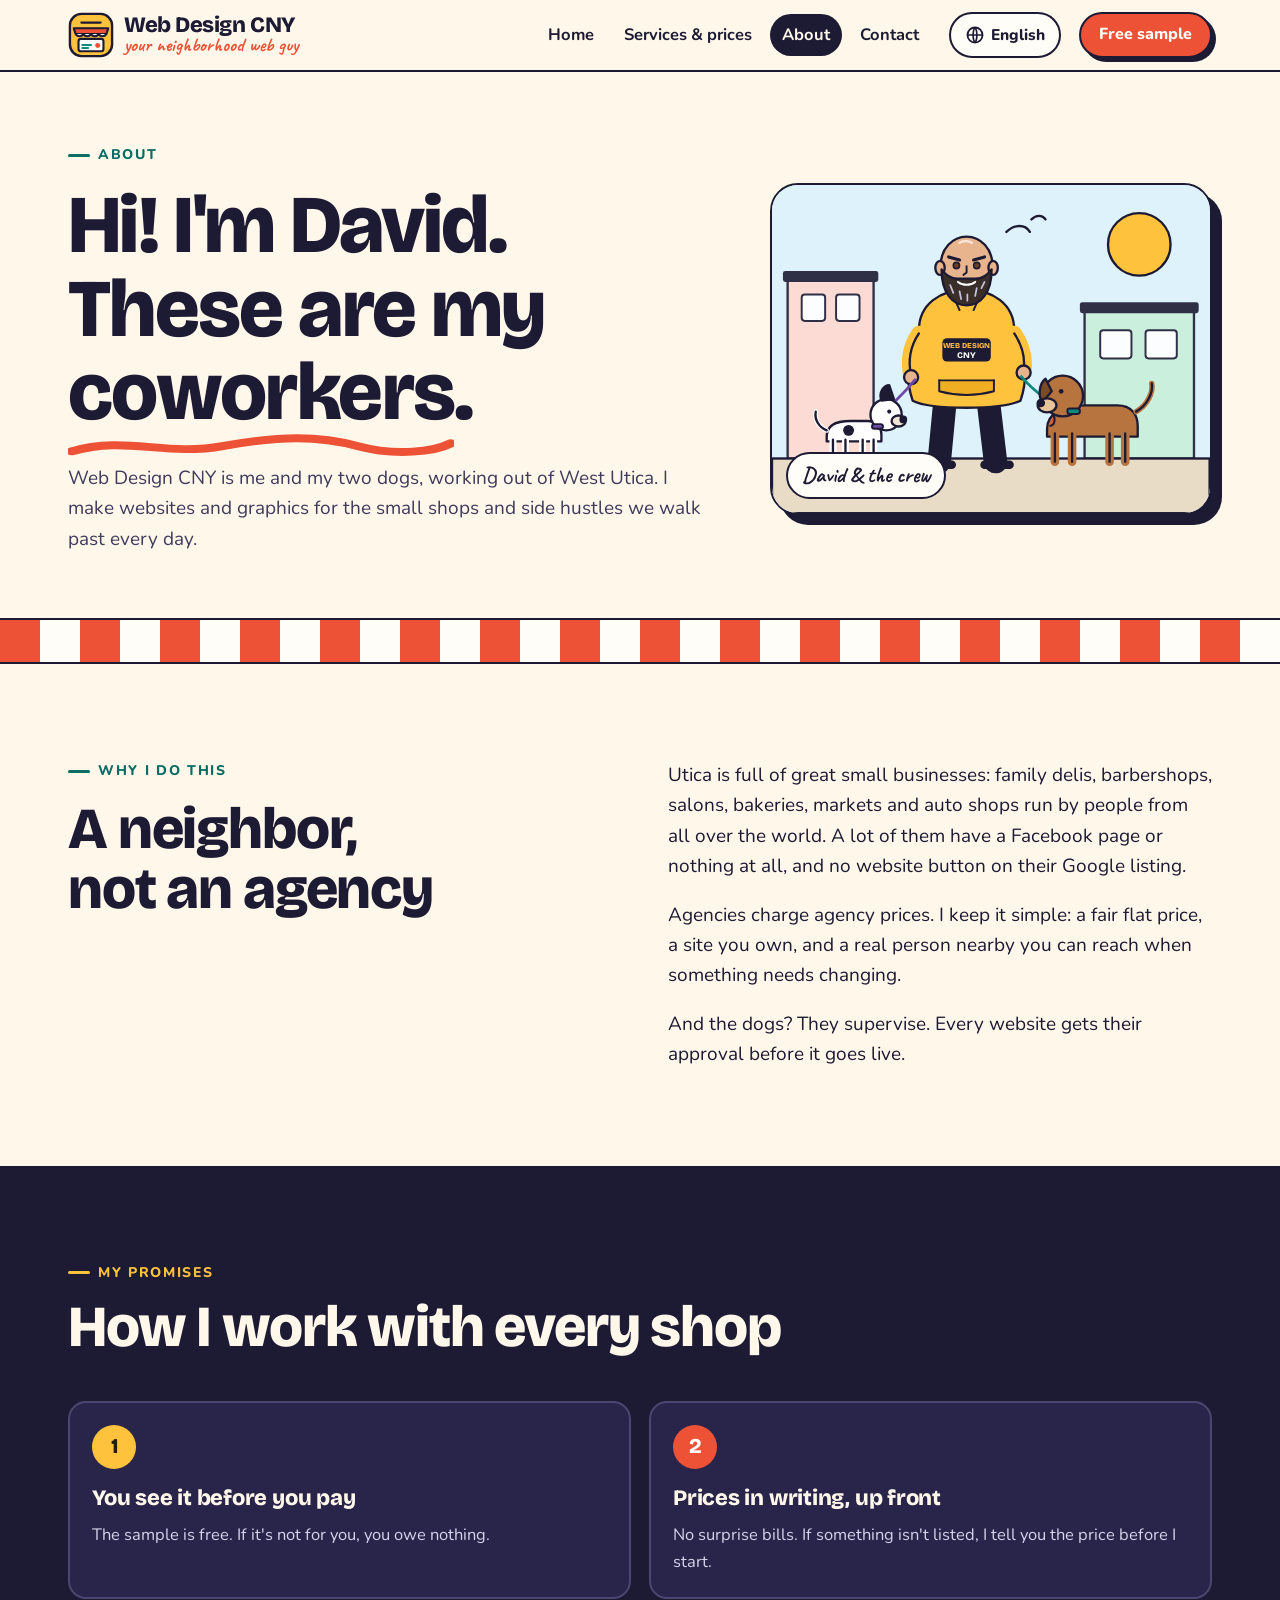
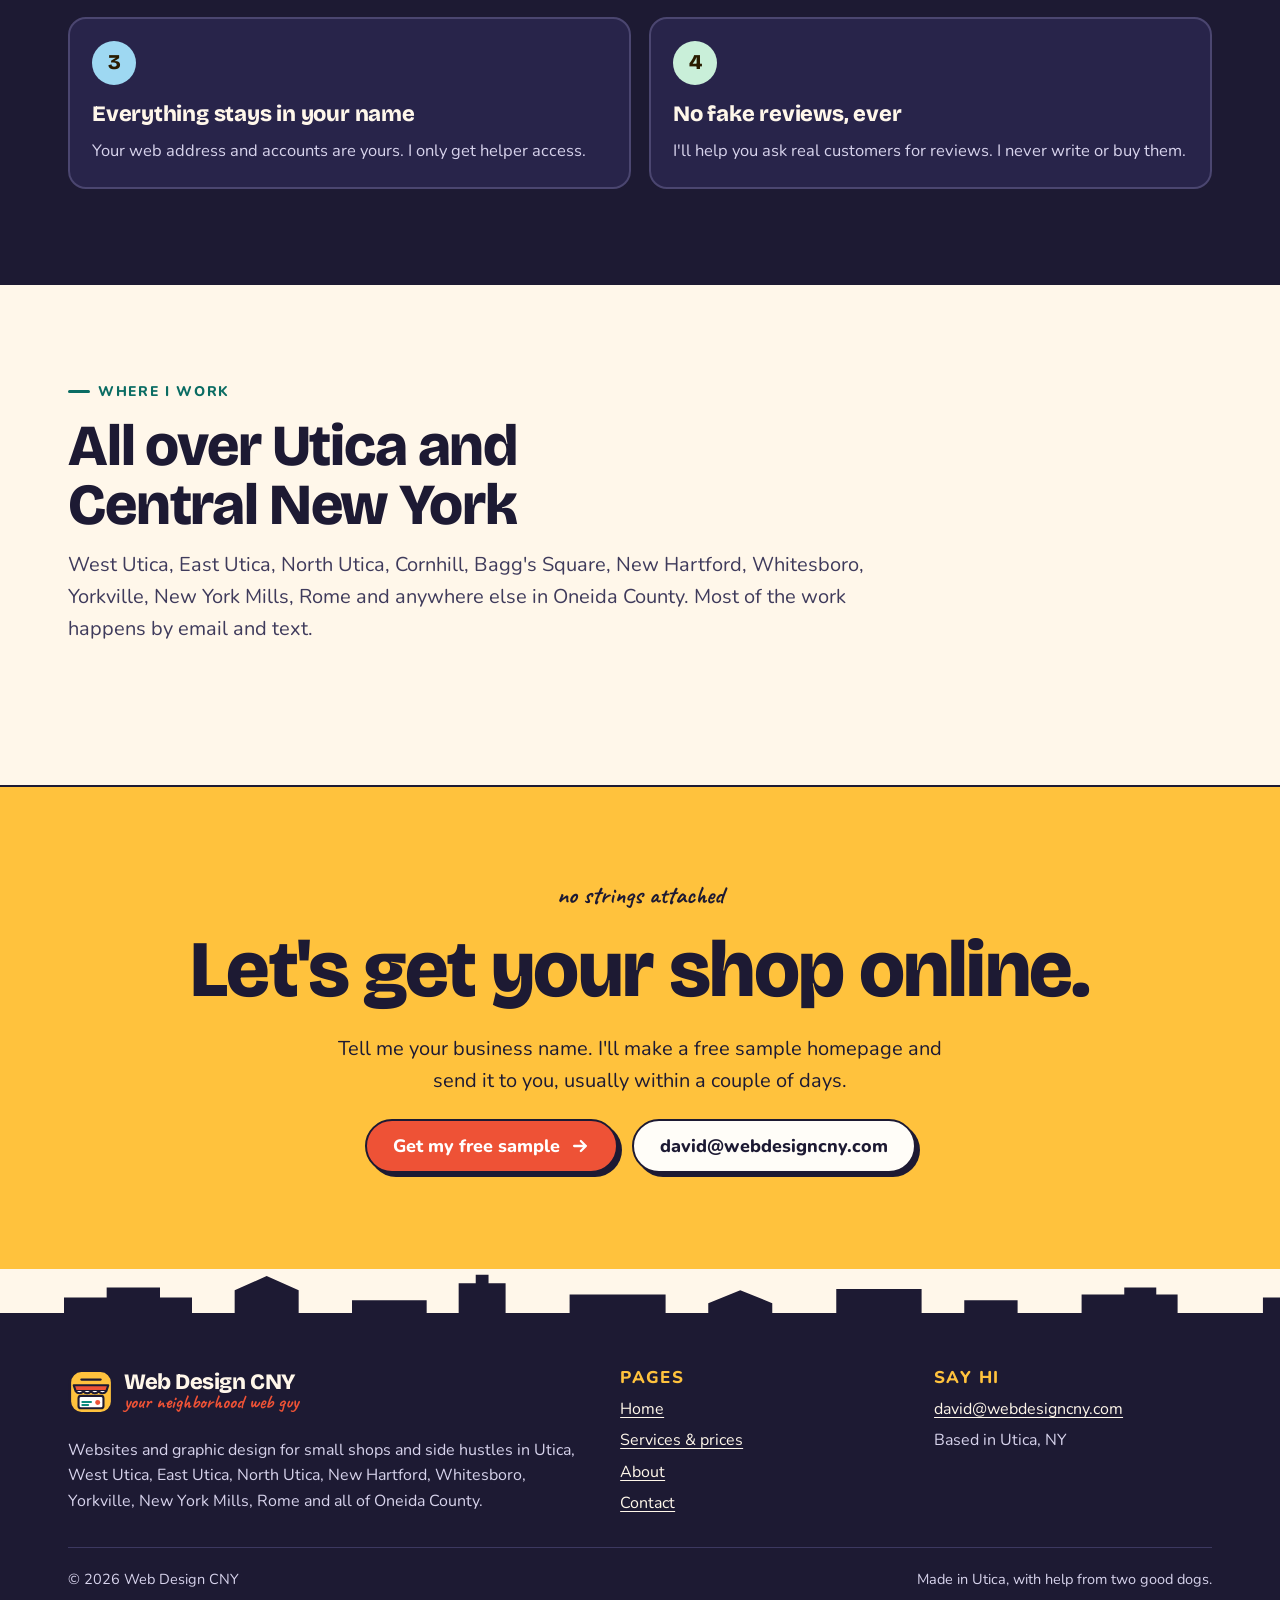
==== about.html @ d423822c "Version 2: bolder neighborhood look, four pages, scroll animations, Spanish switcher, cartoon David " ====
<!doctype html>
<html lang="en">
<head>
<meta charset="utf-8">
<meta name="viewport" content="width=device-width,initial-scale=1,viewport-fit=cover">
<title>About David & the crew · Web Design CNY · Utica, NY</title>
<meta name="description" content="Web Design CNY is David from West Utica and his two dogs: a neighbor who makes friendly, affordable websites and graphics for local shops.">
<link rel="canonical" href="https://webdesigncny.com/about.html">
<meta property="og:type" content="website">
<meta property="og:site_name" content="Web Design CNY">
<meta property="og:url" content="https://webdesigncny.com/about.html">
<meta property="og:title" content="About David & the crew · Web Design CNY · Utica, NY">
<meta property="og:description" content="Web Design CNY is David from West Utica and his two dogs: a neighbor who makes friendly, affordable websites and graphics for local shops.">
<meta property="og:image" content="https://webdesigncny.com/og-image.png">
<meta property="og:image:width" content="1200">
<meta property="og:image:height" content="630">
<meta name="twitter:card" content="summary_large_image">
<meta name="theme-color" content="#FFC23D">
<link rel="icon" href="favicon.svg" type="image/svg+xml">
<link rel="apple-touch-icon" href="apple-touch-icon.png">
<link rel="preconnect" href="https://fonts.googleapis.com"><link rel="preconnect" href="https://fonts.gstatic.com" crossorigin><link rel="stylesheet" href="https://fonts.googleapis.com/css2?family=Bricolage+Grotesque:opsz,wght@12..96,500..800&family=Nunito:wght@400;600;700;800&family=Caveat:wght@700&display=swap">
<link rel="stylesheet" href="assets/style.css">
<script>document.documentElement.classList.add("js")</script>

</head>
<body>
<a class="skip" href="#main" data-i18n="c.skip">Skip to content</a>
<header class="top">
  <div class="wrap">
    <a class="logo" href="./" aria-label="Web Design CNY, home"><svg viewBox="0 0 48 48" aria-hidden="true"><rect x="2" y="2" width="44" height="44" rx="12" fill="#FFC23D" stroke="#1D1A33" stroke-width="2.5"/><path d="M6 17h36l-2 6H8z" fill="#EE5236" stroke="#1D1A33" stroke-width="2.2" stroke-linejoin="round"/><path d="M8 23c2 3 6 3 8 0 2 3 6 3 8 0 2 3 6 3 8 0 2 3 6 3 8 0" fill="#fff" stroke="#1D1A33" stroke-width="2.2" stroke-linejoin="round"/><rect x="11" y="28" width="26" height="13" rx="2.5" fill="#fff" stroke="#1D1A33" stroke-width="2.2"/><path d="M15 34.5h9M15 37.5h6" stroke="#0E8A7E" stroke-width="2.2" stroke-linecap="round"/><circle cx="31" cy="35" r="2.6" fill="#EE5236"/><path d="M14 11h20" stroke="#1D1A33" stroke-width="2.4" stroke-linecap="round"/></svg><span class="w"><b>Web Design CNY</b><small data-i18n="c.tag">your neighborhood web guy</small></span></a>
    <nav class="nav" id="nav" aria-label="Main">
      <a class="txt" href="./" data-i18n="n.home">Home</a>
      <a class="txt" href="services.html" data-i18n="n.services">Services &amp; prices</a>
      <a class="txt" href="about.html" aria-current="page" data-i18n="n.about">About</a>
      <a class="txt" href="contact.html" data-i18n="n.contact">Contact</a>
    </nav>
    <div class="lang" id="lang">
      <button class="lang-btn" type="button" aria-haspopup="true" aria-expanded="false" aria-label="Language / Idioma"><svg width="20" height="20" viewBox="0 0 24 24" aria-hidden="true"><circle cx="12" cy="12" r="9" fill="none" stroke="currentColor" stroke-width="2.2"/><path d="M3 12h18M12 3c3 3.5 3 14.5 0 18M12 3c-3 3.5-3 14.5 0 18" fill="none" stroke="currentColor" stroke-width="2"/></svg><span class="lname">English</span></button>
      <div class="lang-menu" role="menu"></div>
    </div>
    <a class="btn btn-red hdr-cta" href="contact.html" data-i18n="c.hdrcta">Free sample</a>
    <button class="menu-btn" type="button" aria-controls="nav" aria-expanded="false" aria-label="Menu"><svg width="22" height="22" viewBox="0 0 24 24" aria-hidden="true"><path d="M4 7h16M4 12h16M4 17h16" stroke="currentColor" stroke-width="2.6" stroke-linecap="round"/></svg></button>
  </div>
</header>
<main id="main">

  <section class="phero">
    <div class="wrap">
      <div class="stack">
        <span class="kicker" data-i18n="ab.k">About</span>
        <h1 data-i18n="ab.h1">Hi! I'm David. These are my <span class="squiggle">coworkers<svg viewBox="0 0 200 20" preserveAspectRatio="none" aria-hidden="true"><path d="M2 14C30 2 50 18 80 10s50-8 70 0 40 4 48-2" fill="none" stroke="currentColor" stroke-width="6" stroke-linecap="round"/></svg></span>.</h1>
        <p class="lede" data-i18n="ab.lede">Web Design CNY is me and my two dogs, working out of West Utica. I make websites and graphics for the small shops and side hustles we walk past every day.</p>
      </div>
      <div class="crew-art"><svg viewBox="0 0 560 420" role="img" aria-label="Cartoon of David walking his two dogs down a Utica street"><rect width="560" height="420" fill="#DDF2FB"/><circle cx="470" cy="76" r="40" fill="#FFC23D" stroke="#1D1A33" stroke-width="3"/>
<g opacity=".9"><rect x="20" y="120" width="110" height="230" fill="#FFD9CF" stroke="#1D1A33" stroke-width="3"/><rect x="38" y="140" width="30" height="34" rx="4" fill="#fff" stroke="#1D1A33" stroke-width="2.5"/><rect x="82" y="140" width="30" height="34" rx="4" fill="#fff" stroke="#1D1A33" stroke-width="2.5"/><rect x="14" y="110" width="122" height="14" rx="3" fill="#1D1A33"/></g>
<g opacity=".9"><rect x="400" y="160" width="140" height="190" fill="#C9EFD9" stroke="#1D1A33" stroke-width="3"/><rect x="394" y="150" width="152" height="14" rx="3" fill="#1D1A33"/><rect x="420" y="186" width="40" height="36" rx="4" fill="#fff" stroke="#1D1A33" stroke-width="2.5"/><rect x="478" y="186" width="40" height="36" rx="4" fill="#fff" stroke="#1D1A33" stroke-width="2.5"/></g>
<rect x="0" y="350" width="560" height="70" fill="#E8DCC6" stroke="#1D1A33" stroke-width="3"/>
<!-- person: David. Bald, salt-and-pepper beard, big guy, yellow Web Design CNY hoodie, black pants, brown eyes -->
<g stroke="#1D1A33" stroke-width="3" stroke-linejoin="round" stroke-linecap="round">
<path d="M222 270l-8 84M276 270l10 84" stroke-width="30" stroke="#1D1A33"/>
<path d="M200 358h30M272 358h32" stroke-width="11"/>
<path d="M188 186c0-34 28-52 61-52s61 18 61 52c16 26 18 60 8 90-24 12-114 12-138 0-10-30-8-64 8-90z" fill="#FFC23D"/>
<path d="M214 250c22 8 50 8 70 0" fill="none" stroke-width="2.5"/>
<path d="M214 250h70v14c-22 6-48 6-70 0z" fill="#F0AE22" stroke-width="2.5"/>
<rect x="218" y="196" width="62" height="30" rx="6" fill="#1D1A33" stroke="none"/>
<text x="249" y="208" text-anchor="middle" font-family="Bricolage Grotesque, Arial, sans-serif" font-weight="800" font-size="9.5" fill="#FFC23D" stroke="none">WEB DESIGN</text>
<text x="249" y="221" text-anchor="middle" font-family="Bricolage Grotesque, Arial, sans-serif" font-weight="800" font-size="11" fill="#fff" stroke="none">CNY</text>
<path d="M232 142l8 18M266 142l-8 18" stroke-width="2.5"/>
<path d="M310 190c12 18 14 34 12 48" stroke-width="20" stroke="#FFC23D"/><path d="M310 190c12 18 14 34 12 48" fill="none" stroke-width="3"/>
<path d="M188 190c-12 18-14 36-10 54" stroke-width="20" stroke="#FFC23D"/><path d="M188 190c-12 18-14 36-10 54" fill="none" stroke-width="3"/>
<circle cx="322" cy="240" r="9" fill="#E8B48E"/><circle cx="178" cy="246" r="9" fill="#E8B48E"/>
<ellipse cx="249" cy="102" rx="33" ry="36" fill="#E8B48E"/>
<ellipse cx="215" cy="106" rx="6" ry="9" fill="#E8B48E"/><ellipse cx="283" cy="106" rx="6" ry="9" fill="#E8B48E"/>
<path d="M240 74c4-3 12-3 16 0" fill="none" stroke="#fff" stroke-width="3" opacity=".7"/>
<path d="M217 108c0 30 14 46 32 46s32-16 32-46c-6 8-14 12-20 12h-24c-6 0-14-4-20-12z" fill="#3A2E2A"/>
<path d="M228 128l4 10M240 136l2 10M262 132l-2 10M272 124l-4 8M250 140v8" stroke="#C9C3DD" stroke-width="2.2"/>
<path d="M238 124c6 5 16 5 22 0" fill="none" stroke="#fff" stroke-width="2.5"/>
<path d="M226 92l14 4M272 92l-14 4" stroke-width="4"/>
<circle cx="236" cy="103" r="4" fill="#6B3E1F" stroke-width="2"/><circle cx="262" cy="103" r="4" fill="#6B3E1F" stroke-width="2"/>
<path d="M249 104v8l-4 3" fill="none" stroke-width="2.5"/>
</g>
<!-- leashes -->
<path d="M318 244C340 270 360 280 382 292" stroke="#0E8A7E" stroke-width="3.5" fill="none"/>
<path d="M184 248C166 270 150 285 130 300" stroke="#6D4AA8" stroke-width="3.5" fill="none"/>
<!-- big dog -->
<g stroke="#1D1A33" stroke-width="3" stroke-linejoin="round" stroke-linecap="round">
<path d="M352 312c0-20 20-30 50-30h40c18 0 26 12 26 26v14h-116z" fill="#B8743E"/>
<path d="M362 318v36M384 318v36M432 318v36M452 318v36" stroke-width="11" stroke="#B8743E"/><path d="M362 318v36M384 318v36M432 318v36M452 318v36" stroke-width="3" fill="none"/>
<path d="M466 290c14-8 22-24 20-36" fill="none" stroke-width="7" stroke="#B8743E"/><path d="M466 290c14-8 22-24 20-36" fill="none"/>
<circle cx="372" cy="270" r="26" fill="#B8743E"/>
<path d="M350 248c-8 6-10 22-4 30l12-14z" fill="#7A4A25"/>
<ellipse cx="352" cy="282" rx="12" ry="9" fill="#E8C49A"/>
<circle cx="344" cy="279" r="4" fill="#1D1A33"/>
<circle cx="370" cy="264" r="3" fill="#1D1A33" stroke="none"/>
<path d="M360 294c4 8 0 14-4 14" fill="#EE5236" stroke-width="2.5"/>
<rect x="378" y="286" width="16" height="7" rx="3" fill="#0E8A7E" stroke-width="2.5"/>
</g>
<!-- small dog -->
<g stroke="#1D1A33" stroke-width="3" stroke-linejoin="round" stroke-linecap="round">
<path d="M70 322c0-14 12-20 30-20h22c12 0 18 8 18 18v8h-70z" fill="#fff"/>
<circle cx="98" cy="314" r="7" fill="#1D1A33" stroke="none"/>
<path d="M78 326v26M94 326v26M116 326v26M130 326v26" stroke-width="9" stroke="#fff"/><path d="M78 326v26M94 326v26M116 326v26M130 326v26" stroke-width="3" fill="none"/>
<path d="M70 314c-10-4-16-14-14-24" fill="none" stroke-width="6" stroke="#fff"/><path d="M70 314c-10-4-16-14-14-24" fill="none"/>
<circle cx="146" cy="294" r="20" fill="#fff"/>
<path d="M140 276c-4-12 4-20 10-20l6 18z" fill="#1D1A33"/>
<ellipse cx="162" cy="302" rx="9" ry="7" fill="#F1E3D3"/>
<circle cx="168" cy="300" r="3.5" fill="#1D1A33"/>
<circle cx="150" cy="290" r="2.6" fill="#1D1A33" stroke="none"/>
<rect x="128" y="306" width="14" height="6" rx="3" fill="#6D4AA8" stroke-width="2.5"/>
</g>
<path d="M300 60c10-10 24-10 30 0M332 44c6-6 14-6 18 0" stroke="#1D1A33" stroke-width="3" fill="none" stroke-linecap="round"/>
</svg><span class="cap" data-i18n="crew.cap">David &amp; the crew</span></div>
    </div>
  </section>
  <div class="awning-stripe" aria-hidden="true"></div>

  <section>
    <div class="wrap crew" style="align-items:start">
      <div class="stack reveal">
        <span class="kicker" data-i18n="ab.why.k">Why I do this</span>
        <h2 data-i18n="crew.h">A neighbor, not an agency</h2>
      </div>
      <div class="stack reveal" style="--rd:.12s">
        <p data-i18n="ab.p1">Utica is full of great small businesses: family delis, barbershops, salons, bakeries, markets and auto shops run by people from all over the world. A lot of them have a Facebook page or nothing at all, and no website button on their Google listing.</p>
        <p data-i18n="ab.p2">Agencies charge agency prices. I keep it simple: a fair flat price, a site you own, and a real person nearby you can reach when something needs changing.</p>
        <p data-i18n="ab.p3">And the dogs? They supervise. Every website gets their approval before it goes live.</p>
      </div>
    </div>
  </section>

  <section class="band-ink">
    <div class="wrap">
      <div class="head reveal">
        <span class="kicker" data-i18n="pm.k">My promises</span>
        <h2 data-i18n="pm.h">How I work with every shop</h2>
      </div>
      <ul class="promises"><li class="reveal" style="--rd:0.00s"><span class="n">1</span><b data-i18n="pm.1">You see it before you pay</b><span data-i18n="pm.1.s">The sample is free. If it's not for you, you owe nothing.</span></li><li class="reveal" style="--rd:0.08s"><span class="n">2</span><b data-i18n="pm.2">Prices in writing, up front</b><span data-i18n="pm.2.s">No surprise bills. If something isn't listed, I tell you the price before I start.</span></li><li class="reveal" style="--rd:0.16s"><span class="n">3</span><b data-i18n="pm.3">Everything stays in your name</b><span data-i18n="pm.3.s">Your web address and accounts are yours. I only get helper access.</span></li><li class="reveal" style="--rd:0.24s"><span class="n">4</span><b data-i18n="pm.4">No fake reviews, ever</b><span data-i18n="pm.4.s">I'll help you ask real customers for reviews. I never write or buy them.</span></li></ul>
    </div>
  </section>

  <section>
    <div class="wrap">
      <div class="head reveal">
        <span class="kicker" data-i18n="ar.k">Where I work</span>
        <h2 data-i18n="ar.h">All over Utica and Central New York</h2>
        <p data-i18n="ar.p">West Utica, East Utica, North Utica, Cornhill, Bagg's Square, New Hartford, Whitesboro, Yorkville, New York Mills, Rome and anywhere else in Oneida County. Most of the work happens by email and text.</p>
      </div>
    </div>
  </section>

  <section class="bigcta band-sun edge-top">
    <div class="wrap reveal">
      <span class="hand" style="color:var(--ink)" data-i18n="cta.hand">no strings attached</span>
      <h2 data-i18n="cta.h">Let's get your shop online.</h2>
      <p data-i18n="cta.p">Tell me your business name. I'll make a free sample homepage and send it to you, usually within a couple of days.</p>
      <div class="cta" style="justify-content:center"><a class="btn btn-red" href="contact.html"><span data-i18n="c.cta">Get my free sample</span><svg width="20" height="20" viewBox="0 0 24 24" aria-hidden="true"><path d="M5 12h14M13 6l6 6-6 6" fill="none" stroke="currentColor" stroke-width="2.8" stroke-linecap="round" stroke-linejoin="round"/></svg></a><a class="btn" href="mailto:david@webdesigncny.com?subject=Free%20sample%20for%20my%20business">david@webdesigncny.com</a></div>
    </div>
  </section>
</main>

<footer>
  <svg class="town" viewBox="0 0 1200 90" preserveAspectRatio="none" aria-hidden="true"><path fill="currentColor" d="M0 90V62h60V40h40v-14h50v14h30v22h40V30l30-20 30 20v32h50V44h70v18h30V20h16V8h12v12h16v42h60V36h90v26h40V48l30-18 30 18v14h60V28h80v34h40V44h50v18h60V36h40v-10h30v10h20v26h80V40h60v22h30v28z"/></svg>
  <div class="wrap">
    <div class="cols">
      <div>
        <a class="logo" href="./" aria-label="Web Design CNY, home"><svg viewBox="0 0 48 48" aria-hidden="true"><rect x="2" y="2" width="44" height="44" rx="12" fill="#FFC23D" stroke="#1D1A33" stroke-width="2.5"/><path d="M6 17h36l-2 6H8z" fill="#EE5236" stroke="#1D1A33" stroke-width="2.2" stroke-linejoin="round"/><path d="M8 23c2 3 6 3 8 0 2 3 6 3 8 0 2 3 6 3 8 0 2 3 6 3 8 0" fill="#fff" stroke="#1D1A33" stroke-width="2.2" stroke-linejoin="round"/><rect x="11" y="28" width="26" height="13" rx="2.5" fill="#fff" stroke="#1D1A33" stroke-width="2.2"/><path d="M15 34.5h9M15 37.5h6" stroke="#0E8A7E" stroke-width="2.2" stroke-linecap="round"/><circle cx="31" cy="35" r="2.6" fill="#EE5236"/><path d="M14 11h20" stroke="#1D1A33" stroke-width="2.4" stroke-linecap="round"/></svg><span class="w"><b>Web Design CNY</b><small data-i18n="c.tag">your neighborhood web guy</small></span></a>
        <p class="areas" data-i18n="f.areas">Websites and graphic design for small shops and side hustles in Utica, West Utica, East Utica, North Utica, New Hartford, Whitesboro, Yorkville, New York Mills, Rome and all of Oneida County.</p>
      </div>
      <div>
        <h3 data-i18n="f.pages">Pages</h3>
        <ul>
          <li><a href="./" data-i18n="n.home">Home</a></li>
          <li><a href="services.html" data-i18n="n.services">Services &amp; prices</a></li>
          <li><a href="about.html" data-i18n="n.about">About</a></li>
          <li><a href="contact.html" data-i18n="n.contact">Contact</a></li>
        </ul>
      </div>
      <div>
        <h3 data-i18n="f.say">Say hi</h3>
        <ul>
          <li><a href="mailto:david@webdesigncny.com?subject=Free%20sample%20for%20my%20business">david@webdesigncny.com</a></li>
          <li data-i18n="f.based">Based in Utica, NY</li>
        </ul>
      </div>
    </div>
    <div class="legal"><span>© 2026 Web Design CNY</span><span data-i18n="f.made">Made in Utica, with help from two good dogs.</span></div>
  </div>
</footer>

<div class="dock">
  <a class="btn btn-red" href="contact.html" data-i18n="c.cta">Get my free sample</a>
  <a class="btn btn-email" href="mailto:david@webdesigncny.com?subject=Free%20sample%20for%20my%20business" aria-label="Email David" data-i18n="c.email">Email</a>
</div>

<script src="assets/i18n.js"></script>
<script src="assets/site.js"></script>
</body>
</html>
---- assets/style.css ----
/* Web Design CNY — shared styles.
   Look: a sunny neighborhood main street. Cream paper, tomato-red awnings, sun yellow, teal and sky,
   chunky friendly display type, hand-written notes, and design "stickers" that float and fade as you scroll. */
:root{
  --cream:#FFF7EA;
  --paper:#FFFDF8;
  --ink:#1D1A33;
  --ink-2:#3F3B5C;
  --muted:#5E5A78;
  --line:#E8DCC6;
  --tomato:#EE5236;
  --tomato-ink:#FFFFFF;
  --tomato-dk:#C93B22;
  --sun:#FFC23D;
  --sun-ink:#2A1C00;
  --teal:#0E8A7E;
  --teal-dk:#0A6C63;
  --sky:#9ED8F2;
  --sky-soft:#DDF2FB;
  --mint:#C9EFD9;
  --plum:#6D4AA8;
  --shadow:0 2px 0 var(--ink);
  --pop:4px 4px 0 var(--ink);
  --display:"Bricolage Grotesque", "Trebuchet MS", Arial, sans-serif;
  --body:"Nunito", "Segoe UI", Arial, sans-serif;
  --hand:"Caveat", "Comic Sans MS", cursive;
  --r:18px;
  color-scheme:light;
}
*{box-sizing:border-box}
html{scroll-behavior:smooth;scroll-padding-top:96px}
body{margin:0;background:var(--cream);color:var(--ink);font-family:var(--body);font-size:18px;line-height:1.6;-webkit-text-size-adjust:100%;overflow-x:hidden}
img,svg{max-width:100%}
a{color:var(--teal-dk);text-underline-offset:3px}
:focus-visible{outline:3px solid var(--plum);outline-offset:3px;border-radius:6px}
[dir="rtl"] body{font-family:var(--body)}
.skip{position:absolute;left:-9999px;top:8px;background:var(--sun);color:var(--sun-ink);padding:10px 14px;z-index:100;font-weight:800;border-radius:8px}
.skip:focus{left:8px}
.wrap{max-width:1180px;margin:0 auto;padding-left:max(18px, env(safe-area-inset-left, 0px));padding-right:max(18px, env(safe-area-inset-right, 0px))}
h1,h2,h3{font-family:var(--display);text-wrap:balance;margin:0;line-height:1.02;letter-spacing:-0.02em}
h1{font-size:clamp(46px,7.4vw,96px);font-weight:800}
h2{font-size:clamp(34px,4.8vw,58px);font-weight:800}
h3{font-size:23px;font-weight:700;letter-spacing:-0.01em}
p{margin:0;text-wrap:pretty}
.hand{font-family:var(--hand);font-weight:700;font-size:1.35em;line-height:1;color:var(--tomato)}
.kicker{display:inline-flex;align-items:center;gap:8px;font-weight:800;font-size:14px;letter-spacing:0.12em;text-transform:uppercase;color:var(--teal-dk)}
.kicker::before{content:"";width:22px;height:3px;border-radius:3px;background:currentColor}
.lede{font-size:21px;color:var(--ink-2);max-width:34em}
.muted{color:var(--muted)}
.hl{background:linear-gradient(transparent 58%, var(--sun) 58%, var(--sun) 92%, transparent 92%);padding:0 .08em}
.squiggle{position:relative;white-space:nowrap}
.squiggle svg{position:absolute;left:0;right:0;bottom:-0.22em;width:100%;height:.32em;color:var(--tomato)}

/* buttons */
.btn{display:inline-flex;align-items:center;justify-content:center;gap:10px;min-height:54px;padding:0 26px;border-radius:999px;font-family:var(--body);font-weight:800;font-size:18px;text-decoration:none;border:2.5px solid var(--ink);cursor:pointer;box-shadow:var(--pop);transition:transform .15s ease, box-shadow .15s ease;color:var(--ink);background:var(--paper)}
.btn:hover{transform:translate(-2px,-2px);box-shadow:6px 6px 0 var(--ink)}
.btn:active{transform:translate(2px,2px);box-shadow:1px 1px 0 var(--ink)}
.btn-red{background:var(--tomato);color:var(--tomato-ink)}
.btn-sun{background:var(--sun);color:var(--sun-ink)}
.btn-teal{background:var(--teal);color:#fff}
.btn svg{flex-shrink:0}
.cta{display:flex;gap:14px;flex-wrap:wrap;align-items:center}

/* header */
.top{position:sticky;top:0;z-index:40;background:color-mix(in srgb,var(--cream) 90%,transparent);backdrop-filter:saturate(1.3) blur(10px);-webkit-backdrop-filter:saturate(1.3) blur(10px);border-bottom:2px solid var(--ink)}
.top .wrap{display:flex;align-items:center;gap:18px;padding-block:12px}
.logo{display:inline-flex;align-items:center;gap:10px;text-decoration:none;color:var(--ink);flex-shrink:0}
.logo svg{width:46px;height:46px}
.logo .w{display:flex;flex-direction:column;line-height:.95}
.logo b{font-family:var(--display);font-weight:800;font-size:22px;letter-spacing:-0.02em}
.logo small{font-family:var(--hand);font-weight:700;font-size:19px;color:var(--tomato);line-height:1}
.nav{display:flex;align-items:center;gap:6px;margin-inline-start:auto}
.nav a{color:var(--ink);text-decoration:none;font-weight:700;font-size:16.5px;padding:8px 12px;border-radius:999px}
.nav a:hover{background:var(--sun)}
.nav a[aria-current="page"]{background:var(--ink);color:var(--cream)}
.top .btn{min-height:46px;padding:0 18px;font-size:16px}
.lang{position:relative}
.lang-btn{display:inline-flex;align-items:center;gap:6px;min-height:46px;padding:0 14px;border-radius:999px;border:2px solid var(--ink);background:var(--paper);font:inherit;font-weight:800;font-size:15.5px;color:var(--ink);cursor:pointer}
.lang-btn:hover{background:var(--sky-soft)}
.lang-menu{position:absolute;inset-inline-end:0;top:calc(100% + 8px);background:var(--paper);border:2px solid var(--ink);border-radius:14px;box-shadow:var(--pop);padding:8px;min-width:220px;display:none;flex-direction:column;z-index:50}
.lang.open .lang-menu{display:flex}
.lang-menu button{display:flex;justify-content:space-between;align-items:center;gap:14px;font:inherit;font-size:17px;font-weight:700;background:none;border:0;border-radius:10px;padding:10px 12px;color:var(--ink);cursor:pointer;text-align:start}
.lang-menu button:hover,.lang-menu button[aria-checked="true"]{background:var(--sun)}
.lang-menu small{font-weight:600;color:var(--muted);font-size:13.5px}
.lang-menu .note{font-size:13px;color:var(--muted);padding:8px 12px 4px;border-top:1px dashed var(--line);margin-top:6px;line-height:1.4}
.menu-btn{display:none;min-height:46px;min-width:46px;border-radius:999px;border:2px solid var(--ink);background:var(--paper);cursor:pointer;align-items:center;justify-content:center}

/* sections */
section{padding-block:96px;position:relative}
.head{display:flex;flex-direction:column;gap:14px;margin-bottom:44px;max-width:46em}
.head.center{margin-inline:auto;text-align:center;align-items:center}
.head p{font-size:20px;color:var(--ink-2)}
.band-sky{background:var(--sky-soft)}
.band-ink{background:var(--ink);color:var(--cream)}
.band-ink .kicker{color:var(--sun)}
.band-ink .muted,.band-ink .head p{color:#CFCBE6}
.band-sun{background:var(--sun)}
.band-teal{background:var(--teal);color:#fff}
.band-teal .kicker{color:var(--sun)}
.edge-top{border-top:2px solid var(--ink)}
.edge-bot{border-bottom:2px solid var(--ink)}

/* awning edge (scalloped) */
.awning{height:34px;background:
  radial-gradient(circle at 20px 0, transparent 0 0, var(--c1,var(--tomato)) 0 19px, transparent 20px) 0 0/40px 34px repeat-x;
  position:relative;z-index:2}
.awning-stripe{height:46px;background:repeating-linear-gradient(90deg,var(--tomato) 0 40px,var(--paper) 40px 80px);border-block:2px solid var(--ink)}

/* hero */
.hero{padding-block:56px 64px;overflow:hidden}
.hero .wrap{display:grid;grid-template-columns:minmax(0,1.05fr) minmax(0,0.95fr);gap:40px;align-items:center}
.hero-copy{display:flex;flex-direction:column;gap:26px;min-width:0;position:relative;z-index:3}
.hero h1 .accent{color:var(--tomato)}
.hero .hand-note{font-family:var(--hand);font-weight:700;font-size:28px;color:var(--teal-dk);transform:rotate(-3deg);display:inline-block}
.assure{display:flex;flex-wrap:wrap;gap:10px;margin:0;padding:0;list-style:none}
.assure li{display:inline-flex;align-items:center;gap:8px;font-weight:800;font-size:15.5px;background:var(--paper);border:2px solid var(--ink);border-radius:999px;padding:6px 14px}
.assure li i{width:10px;height:10px;border-radius:50%;background:var(--teal);display:inline-block}
.scene{position:relative;min-width:0;aspect-ratio:1/0.95}
.scene .street{position:absolute;inset:auto 0 0 0;width:100%;height:auto}
.sticker{position:absolute;z-index:2;will-change:transform,opacity;transform:translate3d(0,calc(var(--p,0) * var(--dy,-120px)),0) rotate(calc(var(--rot,0deg) + var(--p,0) * var(--spin,0deg)));opacity:calc(1 - var(--p,0) * 1.4)}
.sticker > *{display:block;filter:drop-shadow(4px 4px 0 var(--ink))}
@media (prefers-reduced-motion:no-preference){
  .sticker > *{animation:bob 5s ease-in-out infinite;animation-delay:var(--d,0s)}
  @keyframes bob{0%,100%{translate:0 0}50%{translate:0 -10px}}
}

/* marquee */
.marquee{background:var(--ink);color:var(--cream);overflow:hidden;border-block:2px solid var(--ink);position:relative;z-index:3}
.marquee .track{display:flex;width:max-content;gap:0;padding-block:16px}
.marquee span{font-family:var(--display);font-weight:800;font-size:26px;letter-spacing:-0.01em;white-space:nowrap;padding-inline:22px;display:inline-flex;align-items:center;gap:22px}
.marquee span::after{content:"";width:12px;height:12px;border-radius:50%;background:var(--sun);display:inline-block}
.marquee span:nth-child(3n+2)::after{background:var(--tomato)}
.marquee span:nth-child(3n)::after{background:var(--sky)}
@media (prefers-reduced-motion:no-preference){
  .marquee .track{animation:slide 40s linear infinite}
  [dir="rtl"] .marquee .track{animation-direction:reverse}
  @keyframes slide{to{transform:translateX(-50%)}}
}

/* service cards */
.svc-grid{display:grid;grid-template-columns:repeat(3,minmax(0,1fr));gap:26px}
.svc{background:var(--paper);border:2.5px solid var(--ink);border-radius:var(--r);padding:28px;display:flex;flex-direction:column;gap:14px;box-shadow:6px 6px 0 var(--ink);min-width:0;position:relative}
.svc .art{height:130px;border-radius:12px;border:2px solid var(--ink);display:flex;align-items:center;justify-content:center;overflow:hidden}
.svc p{color:var(--ink-2);font-size:17px}
.svc .from{margin-top:auto;font-weight:800;font-size:16px;display:flex;justify-content:space-between;align-items:center;gap:10px;padding-top:10px;border-top:2px dashed var(--line)}
.svc .from b{font-family:var(--display);font-size:28px}
.svc .from a{font-weight:800}

/* phone demo */
.demo-wrap{display:grid;grid-template-columns:minmax(0,0.9fr) minmax(0,1.1fr);gap:56px;align-items:center}
.demo{display:flex;flex-direction:column;align-items:center;gap:18px;min-width:0}
.chips{display:flex;flex-wrap:wrap;gap:10px}
.chip{font-family:var(--body);font-size:16px;font-weight:800;border:2px solid var(--ink);background:var(--paper);color:var(--ink);border-radius:999px;padding:8px 16px;cursor:pointer;min-height:44px}
.chip:hover{background:var(--sky-soft)}
.chip[aria-pressed="true"]{background:var(--ink);color:var(--cream)}
.phone{--acc:#0E8A7E;--acc-ink:#fff;width:100%;max-width:310px;aspect-ratio:9/18.5;border:12px solid var(--ink);border-radius:44px;background:#fff;color:#14201F;overflow:hidden;display:flex;flex-direction:column;position:relative;box-shadow:12px 12px 0 var(--tomato)}
.phone::before{content:"";position:absolute;top:9px;left:50%;transform:translateX(-50%);width:80px;height:22px;border-radius:12px;background:var(--ink);z-index:2}
.phone .tag{position:absolute;bottom:12px;inset-inline-end:12px;font-size:11px;font-weight:800;letter-spacing:0.08em;text-transform:uppercase;background:var(--sun);color:var(--sun-ink);padding:3px 8px;border-radius:999px;z-index:2}
.p-nav{background:var(--acc);color:var(--acc-ink);padding:40px 16px 12px;font-family:var(--display);font-weight:800;font-size:20px;display:flex;justify-content:space-between;align-items:center}
.p-nav i{display:block;width:18px;height:2px;background:currentColor;box-shadow:0 5px 0 currentColor,0 -5px 0 currentColor}
.p-hero{padding:16px;display:flex;flex-direction:column;gap:9px}
.p-hero strong{font-family:var(--display);font-size:25px;font-weight:800;line-height:1.02;letter-spacing:-0.02em}
.p-hero small{font-size:13.5px;color:#4A5655;line-height:1.35}
.p-btn{background:var(--acc);color:var(--acc-ink);border-radius:999px;text-align:center;font-weight:800;font-size:14.5px;padding:10px;display:flex;align-items:center;justify-content:center;gap:6px}
.p-photo{margin:0 16px;height:100px;border-radius:14px;background:linear-gradient(135deg,color-mix(in srgb,var(--acc) 30%,#fff),color-mix(in srgb,var(--acc) 8%,#fff));display:flex;align-items:center;justify-content:center;font-size:12.5px;font-weight:800;color:#4A5655;border:2px dashed color-mix(in srgb,var(--acc) 45%,#fff)}
.p-rows{padding:12px 16px;font-size:13.5px;display:grid;grid-template-columns:auto 1fr;gap:4px 12px;font-variant-numeric:tabular-nums}
.p-rows b{font-weight:800}
.p-rows span{text-align:end;color:#33403F}
.demo-cap{font-size:16px;color:var(--muted);text-align:center;max-width:24em}
@media (prefers-reduced-motion:no-preference){
  .phone .swap{transition:opacity .2s ease, transform .2s ease}
  .phone.is-swapping .swap{opacity:0;transform:translateY(6px)}
}

/* search illustration */
.serp{background:var(--paper);border:2.5px solid var(--ink);border-radius:var(--r);padding:20px;display:flex;flex-direction:column;gap:14px;box-shadow:8px 8px 0 var(--ink);min-width:0}
.serp .q{display:flex;align-items:center;gap:10px;border:2px solid var(--ink);border-radius:999px;padding:10px 16px;font-size:17px;font-weight:700}
.res{border:2px solid var(--line);border-radius:14px;padding:16px;display:flex;flex-direction:column;gap:8px;position:relative}
.res.good{border-color:var(--teal);background:color-mix(in srgb,var(--mint) 45%,#fff)}
.res .nm{font-family:var(--display);font-weight:800;font-size:21px}
.res .meta{font-size:15px;color:var(--muted)}
.res .acts{display:flex;flex-wrap:wrap;gap:8px}
.res .acts span{font-size:14.5px;font-weight:800;border:2px solid var(--line);border-radius:999px;padding:4px 12px;background:#fff}
.res.good .acts .web{background:var(--teal);border-color:var(--teal);color:#fff}
.res .acts .none{color:var(--tomato-dk);border-style:dashed;border-color:var(--tomato)}
.res .flag{position:absolute;top:-13px;inset-inline-end:14px;font-size:12px;font-weight:800;letter-spacing:0.06em;text-transform:uppercase;padding:3px 10px;border-radius:999px;border:2px solid var(--ink)}
.res.good .flag{background:var(--sun);color:var(--sun-ink)}
.res.bad .flag{background:#fff;color:var(--tomato-dk)}
.serp .note{font-size:14px;color:var(--muted);text-align:center}
.why-grid{display:grid;grid-template-columns:minmax(0,1fr) minmax(0,1fr);gap:56px;align-items:center}
.ticks{list-style:none;margin:0;padding:0;display:flex;flex-direction:column;gap:12px;font-size:18.5px;font-weight:700}
.ticks li{display:grid;grid-template-columns:30px 1fr;gap:10px;align-items:start}
.ticks li::before{content:"";width:26px;height:26px;border-radius:50%;background:var(--sun) url("data:image/svg+xml,%3Csvg xmlns='http://www.w3.org/2000/svg' viewBox='0 0 20 20'%3E%3Cpath d='M5 10.5l3.2 3.2L15 7' fill='none' stroke='%231D1A33' stroke-width='2.6' stroke-linecap='round' stroke-linejoin='round'/%3E%3C/svg%3E") center/18px no-repeat;border:2px solid var(--ink);margin-top:1px}

/* steps */
.steps{display:grid;grid-template-columns:repeat(4,minmax(0,1fr));gap:22px;list-style:none;margin:0;padding:0;counter-reset:s}
.steps li{background:var(--paper);border:2.5px solid var(--ink);border-radius:var(--r);padding:26px 22px 22px;display:flex;flex-direction:column;gap:10px;min-width:0;position:relative}
.steps li::before{counter-increment:s;content:counter(s);position:absolute;top:-22px;inset-inline-start:18px;width:44px;height:44px;border-radius:50%;background:var(--tomato);color:#fff;border:2.5px solid var(--ink);display:flex;align-items:center;justify-content:center;font-family:var(--display);font-weight:800;font-size:22px}
.steps li:nth-child(2)::before{background:var(--sun);color:var(--sun-ink)}
.steps li:nth-child(3)::before{background:var(--sky);color:var(--ink)}
.steps li:nth-child(4)::before{background:var(--teal)}
.steps p{color:var(--ink-2);font-size:16.5px}
.steps .pay{margin-top:auto;font-weight:800;font-size:14.5px;background:var(--cream);border-radius:999px;padding:4px 12px;align-self:flex-start;border:1.5px solid var(--line)}

/* price cards */
.plans{display:grid;grid-template-columns:repeat(3,minmax(0,1fr));gap:26px;align-items:stretch}
.plan{background:var(--paper);border:2.5px solid var(--ink);border-radius:22px;padding:30px 26px 26px;display:flex;flex-direction:column;gap:12px;position:relative;box-shadow:8px 8px 0 var(--ink);min-width:0}
.plan.star{background:var(--sun)}
.plan .ribbon{position:absolute;top:-17px;left:50%;transform:translateX(-50%) rotate(-2deg);background:var(--tomato);color:#fff;font-weight:800;font-size:14px;letter-spacing:0.04em;padding:6px 14px;border-radius:999px;border:2.5px solid var(--ink);white-space:nowrap}
.plan .tier{font-weight:800;font-size:14px;letter-spacing:0.12em;text-transform:uppercase;color:var(--teal-dk)}
.plan.star .tier{color:var(--ink)}
.plan .price{display:flex;align-items:baseline;gap:10px;flex-wrap:wrap}
.plan .price b{font-family:var(--display);font-weight:800;font-size:64px;line-height:1;letter-spacing:-0.03em}
.plan .price s{color:var(--muted);font-weight:700;font-size:20px}
.plan.star .price s{color:var(--ink-2)}
.plan .who{color:var(--ink-2);font-size:16.5px}
.plan ul{list-style:none;margin:6px 0 0;padding:0;display:flex;flex-direction:column;gap:8px;font-size:16.5px}
.plan li{display:flex;justify-content:space-between;gap:10px;border-bottom:1.5px dashed color-mix(in srgb,var(--ink) 22%,transparent);padding-bottom:7px}
.plan li > span:last-child{font-weight:800;white-space:nowrap}
.plan li small{display:block;color:var(--muted);font-size:14px}
.plan.star li small{color:var(--ink-2)}
.plan .save{font-weight:800;font-size:15px}
.plan .btn{margin-top:auto;width:100%}
.plan-note{margin-top:34px;color:var(--ink-2);font-size:17px;max-width:54em}

/* builder */
.builder-grid{display:grid;grid-template-columns:minmax(0,1.15fr) minmax(0,0.85fr);gap:48px;align-items:start}
.opts{display:flex;flex-direction:column;gap:10px;margin:0;padding:0;border:0;min-width:0}
.opt{display:grid;grid-template-columns:26px minmax(0,1fr) auto;gap:14px;align-items:center;padding:14px 18px;border:2px solid var(--ink);border-radius:14px;background:var(--paper);cursor:pointer}
.opt:has(input:checked){background:var(--sun);box-shadow:4px 4px 0 var(--ink)}
.opt input{width:24px;height:24px;margin:0;accent-color:var(--ink)}
.opt b{display:block;font-weight:800}
.opt small{display:block;color:var(--muted);font-size:15px;line-height:1.35}
.opt:has(input:checked) small{color:var(--ink-2)}
.opt .p{font-family:var(--display);font-weight:800;font-size:22px}
.opt.ask{cursor:default;border-style:dashed;background:transparent}
.sum{position:sticky;top:110px;background:var(--paper);border:2.5px solid var(--ink);border-radius:22px;padding:26px;display:flex;flex-direction:column;gap:14px;box-shadow:8px 8px 0 var(--teal);min-width:0}
.sum .lines{font-size:16px;display:flex;flex-direction:column;gap:4px;min-height:26px}
.sum .lines div{display:flex;justify-content:space-between;gap:12px}
.sum .lines .empty{color:var(--muted)}
.sum .tot{display:flex;justify-content:space-between;align-items:baseline;border-top:2.5px solid var(--ink);padding-top:12px;font-weight:800}
.sum .tot b{font-family:var(--display);font-size:56px;line-height:1}
.sum .tip{background:var(--mint);border:2px solid var(--teal);border-radius:12px;padding:12px 14px;font-size:16px;font-weight:700;line-height:1.4}
.sum .tip[hidden]{display:none}
.sum .fine{font-size:15px;color:var(--muted)}

/* includes */
.inc-grid{display:grid;grid-template-columns:repeat(4,minmax(0,1fr));gap:20px}
.inc{display:flex;flex-direction:column;gap:8px;padding:22px;border:2px solid var(--ink);border-radius:var(--r);background:var(--paper);min-width:0}
.inc .ic{width:52px;height:52px;border-radius:14px;border:2px solid var(--ink);display:flex;align-items:center;justify-content:center;background:var(--sky-soft)}
.inc:nth-child(4n+2) .ic{background:var(--sun)}
.inc:nth-child(4n+3) .ic{background:var(--mint)}
.inc:nth-child(4n) .ic{background:#FFD9CF}
.inc p{color:var(--ink-2);font-size:16.5px}

/* crew / about */
.crew{display:grid;grid-template-columns:minmax(0,1fr) minmax(0,1fr);gap:56px;align-items:center}
.crew-art{background:var(--sky-soft);border:2.5px solid var(--ink);border-radius:28px;box-shadow:10px 10px 0 var(--ink);overflow:hidden;position:relative;min-width:0}
.crew-art svg{display:block;width:100%;height:auto}
.crew-art .cap{position:absolute;bottom:14px;inset-inline-start:14px;background:var(--paper);border:2px solid var(--ink);border-radius:999px;padding:4px 14px;font-family:var(--hand);font-weight:700;font-size:22px;color:var(--ink)}
.stack{display:flex;flex-direction:column;gap:18px}
.stack p{font-size:19px}
.promises{list-style:none;margin:0;padding:0;display:grid;grid-template-columns:repeat(2,minmax(0,1fr));gap:18px}
.promises li{display:flex;flex-direction:column;gap:6px;padding:22px;border:2px solid #4B4670;border-radius:var(--r);background:#28244A}
.promises .n{width:44px;height:44px;border-radius:50%;background:var(--sun);color:var(--sun-ink);display:flex;align-items:center;justify-content:center;font-family:var(--display);font-weight:800;font-size:21px;margin-bottom:6px}
.promises li:nth-child(2) .n{background:var(--tomato);color:#fff}
.promises li:nth-child(3) .n{background:var(--sky)}
.promises li:nth-child(4) .n{background:var(--mint)}
.promises b{font-family:var(--display);font-weight:800;font-size:22px;letter-spacing:-0.01em}
.promises span{color:#D7D3EC;font-size:16.5px}

/* faq */
.faq-grid{display:grid;grid-template-columns:minmax(0,0.75fr) minmax(0,1.25fr);gap:56px;align-items:start}
.faq-grid .head{position:sticky;top:120px}
.qs{display:flex;flex-direction:column;gap:12px}
.qs details{border:2px solid var(--ink);border-radius:16px;background:var(--paper)}
.qs details[open]{box-shadow:5px 5px 0 var(--ink)}
.qs summary{list-style:none;cursor:pointer;padding:18px 56px 18px 20px;font-family:var(--display);font-weight:700;font-size:20px;position:relative;letter-spacing:-0.01em}
[dir="rtl"] .qs summary{padding:18px 20px 18px 56px}
.qs summary::-webkit-details-marker{display:none}
.qs summary::after{content:"+";position:absolute;inset-inline-end:16px;top:50%;transform:translateY(-50%);width:30px;height:30px;border-radius:50%;background:var(--sun);border:2px solid var(--ink);display:flex;align-items:center;justify-content:center;font-family:var(--body);font-weight:800;font-size:20px;line-height:1}
.qs details[open] summary::after{content:"–";background:var(--tomato);color:#fff}
.qs details p{padding:0 20px 20px;color:var(--ink-2);font-size:17.5px}

/* big CTA */
.bigcta{text-align:center}
.bigcta .wrap{display:flex;flex-direction:column;align-items:center;gap:22px}
.bigcta h2{font-size:clamp(40px,6.4vw,80px);max-width:12em}
.bigcta p{font-size:20px;max-width:32em}

/* contact */
.contact-grid{display:grid;grid-template-columns:minmax(0,0.85fr) minmax(0,1.15fr);gap:48px;align-items:start}
.direct{display:flex;flex-direction:column;gap:14px}
.direct .card{background:var(--paper);border:2px solid var(--ink);border-radius:16px;padding:18px 20px;display:flex;flex-direction:column;gap:2px}
.direct .k{font-weight:800;font-size:13.5px;letter-spacing:0.1em;text-transform:uppercase;color:var(--muted)}
.direct .v{font-family:var(--display);font-weight:800;font-size:24px;overflow-wrap:anywhere;color:var(--ink)}
.direct a.v{color:var(--teal-dk)}
.form{background:var(--paper);color:var(--ink);border:2.5px solid var(--ink);border-radius:24px;padding:30px;display:grid;grid-template-columns:repeat(2,minmax(0,1fr));gap:16px;min-width:0;box-shadow:10px 10px 0 var(--tomato)}
.form .full{grid-column:1/-1}
.form label{display:flex;flex-direction:column;gap:6px;font-weight:800;font-size:15.5px;min-width:0}
.form label small{font-weight:600;color:var(--muted)}
.form input,.form select,.form textarea{font:inherit;font-weight:600;font-size:17px;color:var(--ink);background:#fff;border:2px solid var(--ink);border-radius:12px;padding:12px 14px;min-height:52px;width:100%}
.form textarea{min-height:110px;resize:vertical}
.form input:focus,.form select:focus,.form textarea:focus{outline:3px solid var(--sun);outline-offset:1px}
.form .btn{width:100%}
.form .fine{font-size:14.5px;color:var(--muted)}

/* page hero (inner pages) */
.phero{padding-block:72px 64px;overflow:hidden}
.phero .wrap{display:grid;grid-template-columns:minmax(0,1.2fr) minmax(0,0.8fr);gap:40px;align-items:center}
.phero h1{font-size:clamp(44px,6.4vw,84px)}
.phero .art{position:relative;min-width:0}

/* footer */
footer{background:var(--ink);color:#D7D3EC;padding-block:0 32px;font-size:16px}
footer .town{display:block;width:100%;height:64px;margin-bottom:36px;color:var(--ink);background:var(--cream)}
footer .cols{display:grid;grid-template-columns:minmax(0,1.3fr) repeat(2,minmax(0,0.7fr));gap:36px}
footer .logo{color:var(--cream)}
footer h3{font-size:17px;color:var(--sun);font-family:var(--body);font-weight:800;letter-spacing:0.08em;text-transform:uppercase;margin-bottom:10px}
footer ul{list-style:none;margin:0;padding:0;display:flex;flex-direction:column;gap:6px}
footer a{color:var(--cream)}
footer .areas{margin-top:14px;max-width:34em}
footer .legal{display:flex;justify-content:space-between;gap:12px;flex-wrap:wrap;border-top:1px solid #3C3860;margin-top:30px;padding-top:20px;font-size:14.5px}

/* mobile dock */
.dock{display:none}

/* reveal on scroll */
.js .reveal{opacity:0;transform:translateY(28px)}
.js .reveal.in{opacity:1;transform:none;transition:opacity .7s ease, transform .7s cubic-bezier(.2,.7,.2,1);transition-delay:var(--rd,0s)}
@media (prefers-reduced-motion:reduce){
  html{scroll-behavior:auto}
  .js .reveal{opacity:1;transform:none}
  .sticker{transform:rotate(var(--rot,0deg));opacity:1}
  .btn{transition:none}
}

@media (max-width:1040px){
  .nav a.txt{display:none}
  .menu-btn{display:inline-flex}
  .nav.open{position:absolute;top:100%;left:0;right:0;background:var(--cream);border-bottom:2px solid var(--ink);flex-direction:column;align-items:stretch;padding:12px 18px 18px;gap:4px}
  .nav.open a.txt{display:block;font-size:20px;padding:12px 14px}
  .hero .wrap,.phero .wrap,.demo-wrap,.why-grid,.builder-grid,.crew,.faq-grid,.contact-grid{grid-template-columns:minmax(0,1fr)}
  .svc-grid{grid-template-columns:minmax(0,1fr);max-width:620px}
  .plans{grid-template-columns:minmax(0,1fr);max-width:560px;margin-inline:auto;gap:40px}
  .steps,.inc-grid{grid-template-columns:repeat(2,minmax(0,1fr));row-gap:40px}
  .sum,.faq-grid .head{position:static}
  .scene{max-width:560px;margin-inline:auto;width:100%}
  footer .cols{grid-template-columns:minmax(0,1fr) minmax(0,1fr)}
  footer .cols > :first-child{grid-column:1/-1}
}
@media (max-width:640px){
  body{font-size:17px}
  section{padding-block:68px}
  .hero{padding-block:32px 48px}
  .lede{font-size:19px}
  .logo svg{width:40px;height:40px}
  .logo b{font-size:19px}
  .logo small{font-size:17px}
  .top .wrap{gap:8px}
  .top .btn.hdr-cta{display:none}
  .lang-btn{padding:0 10px}
  .lang-btn .lname{display:none}
  .steps,.inc-grid,.promises{grid-template-columns:minmax(0,1fr)}
  .form{grid-template-columns:minmax(0,1fr);padding:20px}
  .phone{max-width:280px}
  .marquee span{font-size:21px}
  .plan .price b{font-size:56px}
  body{padding-bottom:80px}
  .dock{display:flex;position:fixed;left:0;right:0;bottom:0;z-index:45;gap:10px;padding:10px max(14px, env(safe-area-inset-left,0px)) calc(10px + env(safe-area-inset-bottom,0px));background:color-mix(in srgb,var(--cream) 94%,transparent);backdrop-filter:blur(8px);-webkit-backdrop-filter:blur(8px);border-top:2px solid var(--ink)}
  .dock .btn{flex:1;min-height:52px;padding:0 14px;box-shadow:3px 3px 0 var(--ink)}
  .dock .btn-email{flex:0 0 auto}
  footer .cols{grid-template-columns:minmax(0,1fr)}
}
.phero h1{padding-bottom:.12em}
.sticker > *{transform-origin:top left}
@media (max-width:640px){
  .sticker > *{scale:.6}
  .scene{aspect-ratio:1/0.9}
}
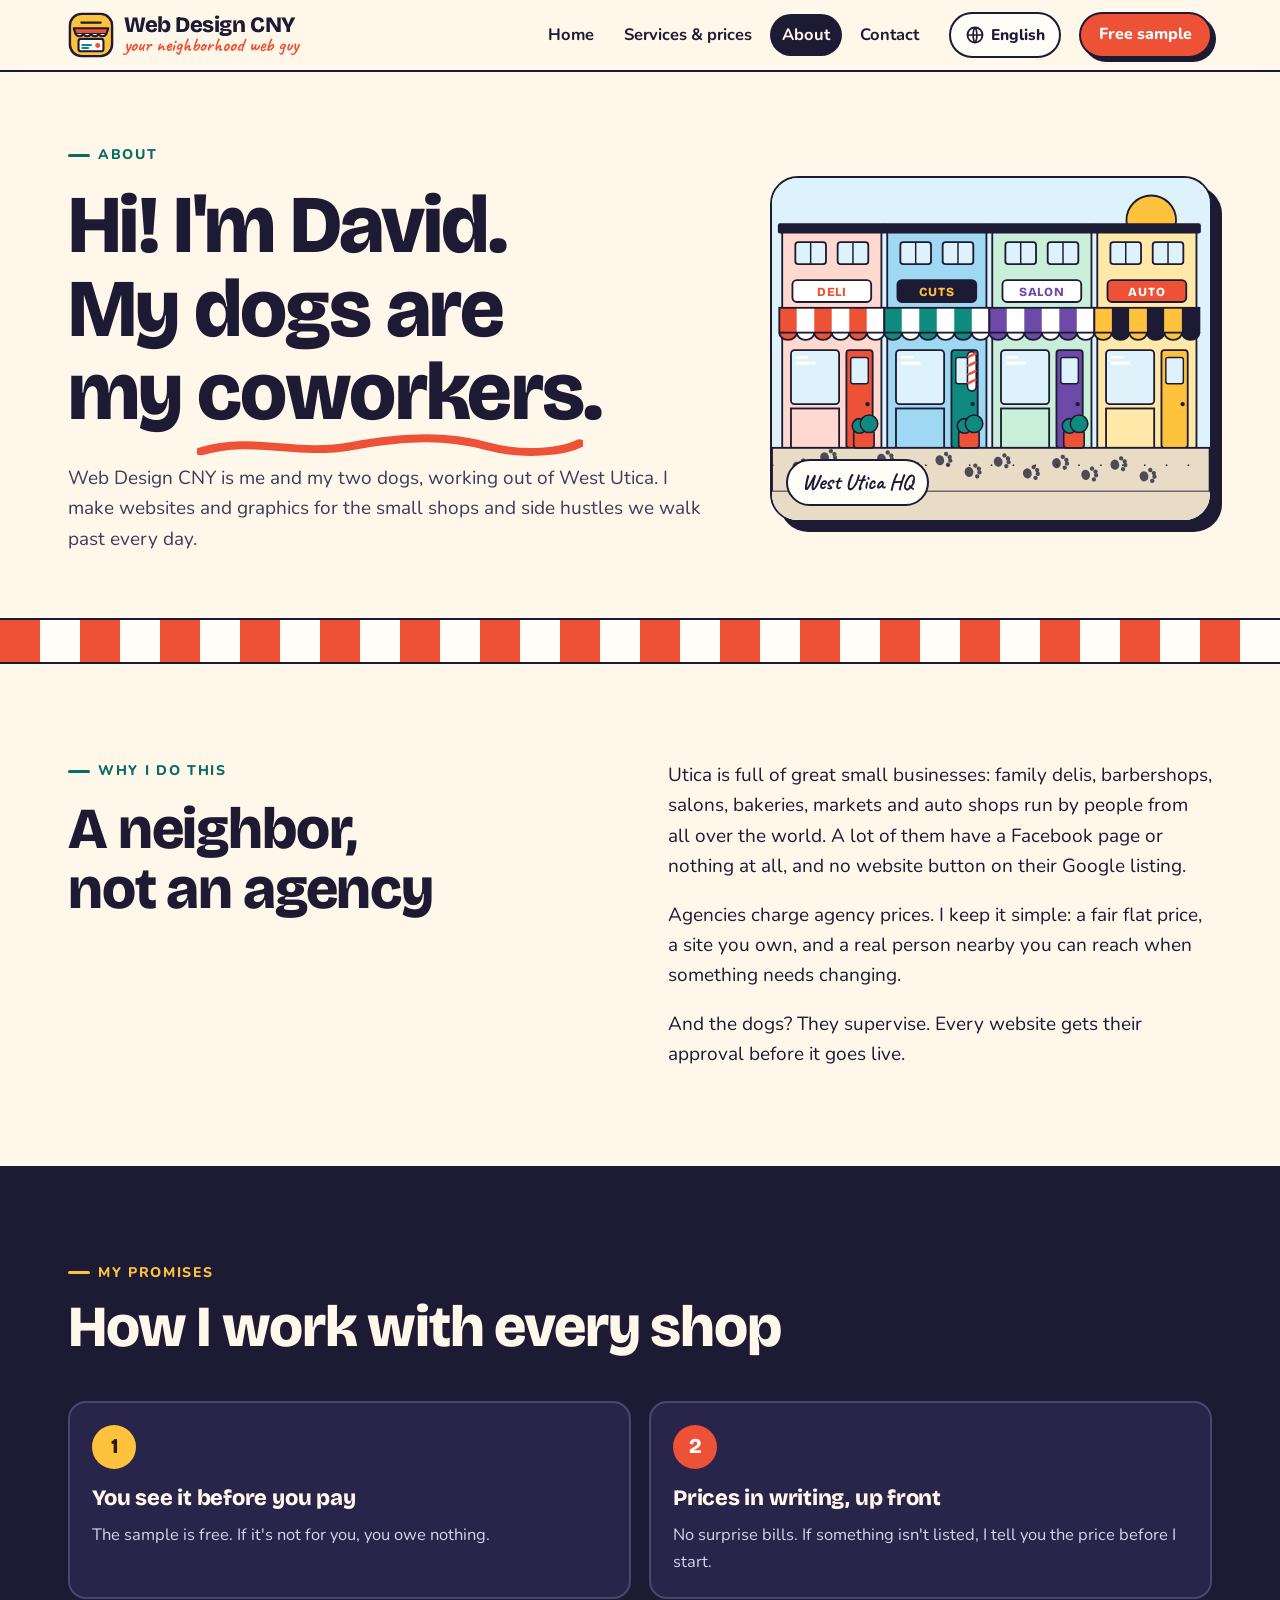
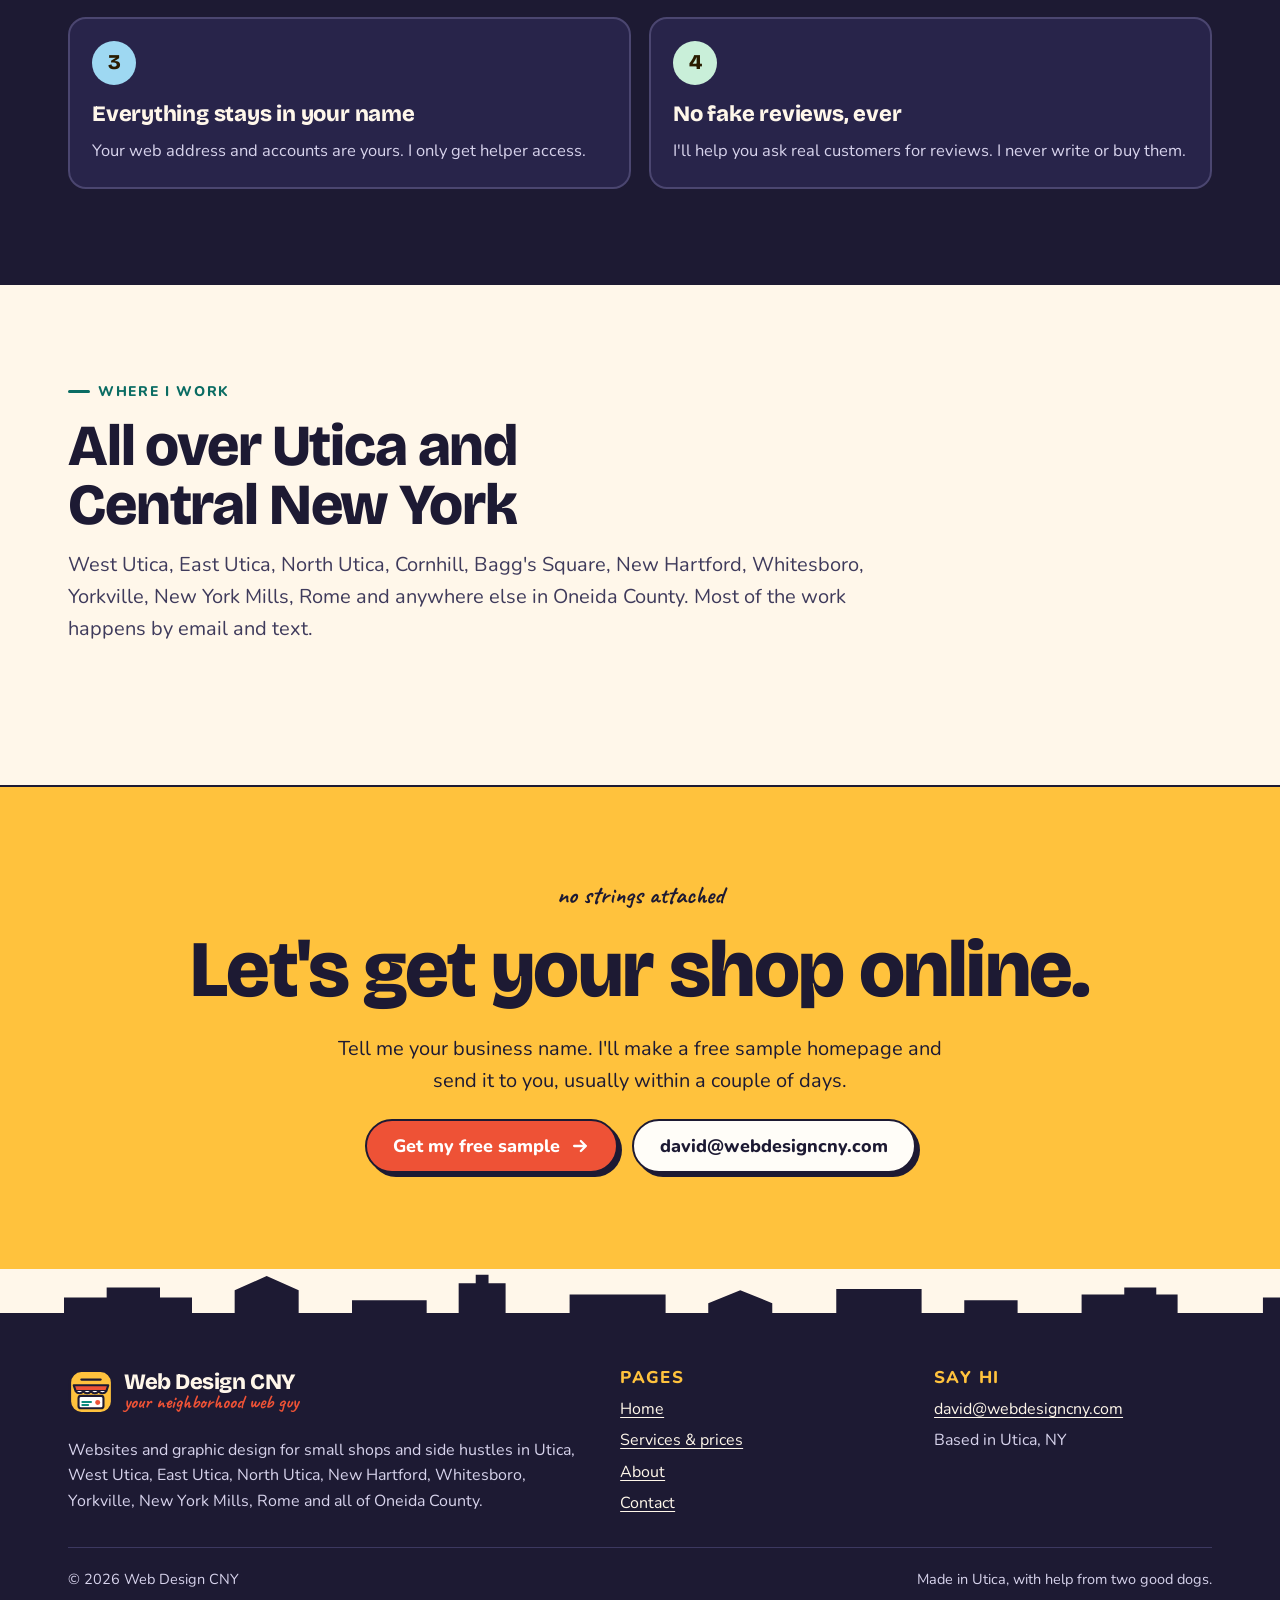
==== commit 882a41d3: "Swap cartoon David for a street-and-paw-prints placeholder until dog photos arrive Co-Authored-By: C" ====
--- a/about.html
+++ b/about.html
@@ -48,68 +48,10 @@
     <div class="wrap">
       <div class="stack">
         <span class="kicker" data-i18n="ab.k">About</span>
-        <h1 data-i18n="ab.h1">Hi! I'm David. These are my <span class="squiggle">coworkers<svg viewBox="0 0 200 20" preserveAspectRatio="none" aria-hidden="true"><path d="M2 14C30 2 50 18 80 10s50-8 70 0 40 4 48-2" fill="none" stroke="currentColor" stroke-width="6" stroke-linecap="round"/></svg></span>.</h1>
+        <h1 data-i18n="ab.h1">Hi! I'm David. My dogs are my <span class="squiggle">coworkers<svg viewBox="0 0 200 20" preserveAspectRatio="none" aria-hidden="true"><path d="M2 14C30 2 50 18 80 10s50-8 70 0 40 4 48-2" fill="none" stroke="currentColor" stroke-width="6" stroke-linecap="round"/></svg></span>.</h1>
         <p class="lede" data-i18n="ab.lede">Web Design CNY is me and my two dogs, working out of West Utica. I make websites and graphics for the small shops and side hustles we walk past every day.</p>
       </div>
-      <div class="crew-art"><svg viewBox="0 0 560 420" role="img" aria-label="Cartoon of David walking his two dogs down a Utica street"><rect width="560" height="420" fill="#DDF2FB"/><circle cx="470" cy="76" r="40" fill="#FFC23D" stroke="#1D1A33" stroke-width="3"/>
-<g opacity=".9"><rect x="20" y="120" width="110" height="230" fill="#FFD9CF" stroke="#1D1A33" stroke-width="3"/><rect x="38" y="140" width="30" height="34" rx="4" fill="#fff" stroke="#1D1A33" stroke-width="2.5"/><rect x="82" y="140" width="30" height="34" rx="4" fill="#fff" stroke="#1D1A33" stroke-width="2.5"/><rect x="14" y="110" width="122" height="14" rx="3" fill="#1D1A33"/></g>
-<g opacity=".9"><rect x="400" y="160" width="140" height="190" fill="#C9EFD9" stroke="#1D1A33" stroke-width="3"/><rect x="394" y="150" width="152" height="14" rx="3" fill="#1D1A33"/><rect x="420" y="186" width="40" height="36" rx="4" fill="#fff" stroke="#1D1A33" stroke-width="2.5"/><rect x="478" y="186" width="40" height="36" rx="4" fill="#fff" stroke="#1D1A33" stroke-width="2.5"/></g>
-<rect x="0" y="350" width="560" height="70" fill="#E8DCC6" stroke="#1D1A33" stroke-width="3"/>
-<!-- person: David. Bald, salt-and-pepper beard, big guy, yellow Web Design CNY hoodie, black pants, brown eyes -->
-<g stroke="#1D1A33" stroke-width="3" stroke-linejoin="round" stroke-linecap="round">
-<path d="M222 270l-8 84M276 270l10 84" stroke-width="30" stroke="#1D1A33"/>
-<path d="M200 358h30M272 358h32" stroke-width="11"/>
-<path d="M188 186c0-34 28-52 61-52s61 18 61 52c16 26 18 60 8 90-24 12-114 12-138 0-10-30-8-64 8-90z" fill="#FFC23D"/>
-<path d="M214 250c22 8 50 8 70 0" fill="none" stroke-width="2.5"/>
-<path d="M214 250h70v14c-22 6-48 6-70 0z" fill="#F0AE22" stroke-width="2.5"/>
-<rect x="218" y="196" width="62" height="30" rx="6" fill="#1D1A33" stroke="none"/>
-<text x="249" y="208" text-anchor="middle" font-family="Bricolage Grotesque, Arial, sans-serif" font-weight="800" font-size="9.5" fill="#FFC23D" stroke="none">WEB DESIGN</text>
-<text x="249" y="221" text-anchor="middle" font-family="Bricolage Grotesque, Arial, sans-serif" font-weight="800" font-size="11" fill="#fff" stroke="none">CNY</text>
-<path d="M232 142l8 18M266 142l-8 18" stroke-width="2.5"/>
-<path d="M310 190c12 18 14 34 12 48" stroke-width="20" stroke="#FFC23D"/><path d="M310 190c12 18 14 34 12 48" fill="none" stroke-width="3"/>
-<path d="M188 190c-12 18-14 36-10 54" stroke-width="20" stroke="#FFC23D"/><path d="M188 190c-12 18-14 36-10 54" fill="none" stroke-width="3"/>
-<circle cx="322" cy="240" r="9" fill="#E8B48E"/><circle cx="178" cy="246" r="9" fill="#E8B48E"/>
-<ellipse cx="249" cy="102" rx="33" ry="36" fill="#E8B48E"/>
-<ellipse cx="215" cy="106" rx="6" ry="9" fill="#E8B48E"/><ellipse cx="283" cy="106" rx="6" ry="9" fill="#E8B48E"/>
-<path d="M240 74c4-3 12-3 16 0" fill="none" stroke="#fff" stroke-width="3" opacity=".7"/>
-<path d="M217 108c0 30 14 46 32 46s32-16 32-46c-6 8-14 12-20 12h-24c-6 0-14-4-20-12z" fill="#3A2E2A"/>
-<path d="M228 128l4 10M240 136l2 10M262 132l-2 10M272 124l-4 8M250 140v8" stroke="#C9C3DD" stroke-width="2.2"/>
-<path d="M238 124c6 5 16 5 22 0" fill="none" stroke="#fff" stroke-width="2.5"/>
-<path d="M226 92l14 4M272 92l-14 4" stroke-width="4"/>
-<circle cx="236" cy="103" r="4" fill="#6B3E1F" stroke-width="2"/><circle cx="262" cy="103" r="4" fill="#6B3E1F" stroke-width="2"/>
-<path d="M249 104v8l-4 3" fill="none" stroke-width="2.5"/>
-</g>
-<!-- leashes -->
-<path d="M318 244C340 270 360 280 382 292" stroke="#0E8A7E" stroke-width="3.5" fill="none"/>
-<path d="M184 248C166 270 150 285 130 300" stroke="#6D4AA8" stroke-width="3.5" fill="none"/>
-<!-- big dog -->
-<g stroke="#1D1A33" stroke-width="3" stroke-linejoin="round" stroke-linecap="round">
-<path d="M352 312c0-20 20-30 50-30h40c18 0 26 12 26 26v14h-116z" fill="#B8743E"/>
-<path d="M362 318v36M384 318v36M432 318v36M452 318v36" stroke-width="11" stroke="#B8743E"/><path d="M362 318v36M384 318v36M432 318v36M452 318v36" stroke-width="3" fill="none"/>
-<path d="M466 290c14-8 22-24 20-36" fill="none" stroke-width="7" stroke="#B8743E"/><path d="M466 290c14-8 22-24 20-36" fill="none"/>
-<circle cx="372" cy="270" r="26" fill="#B8743E"/>
-<path d="M350 248c-8 6-10 22-4 30l12-14z" fill="#7A4A25"/>
-<ellipse cx="352" cy="282" rx="12" ry="9" fill="#E8C49A"/>
-<circle cx="344" cy="279" r="4" fill="#1D1A33"/>
-<circle cx="370" cy="264" r="3" fill="#1D1A33" stroke="none"/>
-<path d="M360 294c4 8 0 14-4 14" fill="#EE5236" stroke-width="2.5"/>
-<rect x="378" y="286" width="16" height="7" rx="3" fill="#0E8A7E" stroke-width="2.5"/>
-</g>
-<!-- small dog -->
-<g stroke="#1D1A33" stroke-width="3" stroke-linejoin="round" stroke-linecap="round">
-<path d="M70 322c0-14 12-20 30-20h22c12 0 18 8 18 18v8h-70z" fill="#fff"/>
-<circle cx="98" cy="314" r="7" fill="#1D1A33" stroke="none"/>
-<path d="M78 326v26M94 326v26M116 326v26M130 326v26" stroke-width="9" stroke="#fff"/><path d="M78 326v26M94 326v26M116 326v26M130 326v26" stroke-width="3" fill="none"/>
-<path d="M70 314c-10-4-16-14-14-24" fill="none" stroke-width="6" stroke="#fff"/><path d="M70 314c-10-4-16-14-14-24" fill="none"/>
-<circle cx="146" cy="294" r="20" fill="#fff"/>
-<path d="M140 276c-4-12 4-20 10-20l6 18z" fill="#1D1A33"/>
-<ellipse cx="162" cy="302" rx="9" ry="7" fill="#F1E3D3"/>
-<circle cx="168" cy="300" r="3.5" fill="#1D1A33"/>
-<circle cx="150" cy="290" r="2.6" fill="#1D1A33" stroke="none"/>
-<rect x="128" y="306" width="14" height="6" rx="3" fill="#6D4AA8" stroke-width="2.5"/>
-</g>
-<path d="M300 60c10-10 24-10 30 0M332 44c6-6 14-6 18 0" stroke="#1D1A33" stroke-width="3" fill="none" stroke-linecap="round"/>
-</svg><span class="cap" data-i18n="crew.cap">David &amp; the crew</span></div>
+      <div class="crew-art"><svg viewBox="0 0 600 470" role="img" aria-label="Illustration of a West Utica street with paw prints along the sidewalk"><rect width="600" height="470" fill="#DDF2FB"/><g transform="translate(0 10)"><circle cx="520" cy="48" r="34" fill="#FFC23D" stroke="#1D1A33" stroke-width="2.5"/><rect x="14" y="60" width="136" height="300" fill="#FFD9CF" stroke="#1D1A33" stroke-width="2.5"/><rect x="8" y="52" width="148" height="14" rx="3" fill="#1D1A33"/><rect x="32" y="78" width="42" height="30" rx="4" fill="#DDF2FB" stroke="#1D1A33" stroke-width="2.5"/><path d="M53 78v30" stroke="#1D1A33" stroke-width="2"/><rect x="90" y="78" width="42" height="30" rx="4" fill="#DDF2FB" stroke="#1D1A33" stroke-width="2.5"/><path d="M111 78v30" stroke="#1D1A33" stroke-width="2"/><rect x="10.0" y="168" width="24.0" height="34" fill="#EE5236"/><rect x="34.0" y="168" width="24.0" height="34" fill="#FFFFFF"/><rect x="58.0" y="168" width="24.0" height="34" fill="#EE5236"/><rect x="82.0" y="168" width="24.0" height="34" fill="#FFFFFF"/><rect x="106.0" y="168" width="24.0" height="34" fill="#EE5236"/><rect x="130.0" y="168" width="24.0" height="34" fill="#FFFFFF"/><path d="M10.0 202 a12.0 10.0 0 0 0 24.0 0" fill="#EE5236" stroke="#1D1A33" stroke-width="2.5"/><path d="M34.0 202 a12.0 10.0 0 0 0 24.0 0" fill="#FFFFFF" stroke="#1D1A33" stroke-width="2.5"/><path d="M58.0 202 a12.0 10.0 0 0 0 24.0 0" fill="#EE5236" stroke="#1D1A33" stroke-width="2.5"/><path d="M82.0 202 a12.0 10.0 0 0 0 24.0 0" fill="#FFFFFF" stroke="#1D1A33" stroke-width="2.5"/><path d="M106.0 202 a12.0 10.0 0 0 0 24.0 0" fill="#EE5236" stroke="#1D1A33" stroke-width="2.5"/><path d="M130.0 202 a12.0 10.0 0 0 0 24.0 0" fill="#FFFFFF" stroke="#1D1A33" stroke-width="2.5"/><rect x="10" y="168" width="144" height="34" fill="none" stroke="#1D1A33" stroke-width="2.5"/><rect x="28" y="130" width="108" height="30" rx="6" fill="#FFFFFF" stroke="#1D1A33" stroke-width="2.5"/><text x="82.0" y="151.5" text-anchor="middle" font-family="Bricolage Grotesque, Arial, sans-serif" font-weight="800" font-size="17" fill="#EE5236" letter-spacing="1">DELI</text><rect x="26" y="226" width="66" height="74" rx="5" fill="#DDF2FB" stroke="#1D1A33" stroke-width="2.5"/><path d="M34 236l14 -0M34 244l24 0" stroke="#fff" stroke-width="4" stroke-linecap="round"/><rect x="102" y="226" width="36" height="134" rx="4" fill="#EE5236" stroke="#1D1A33" stroke-width="2.5"/><rect x="108" y="236" width="24" height="36" rx="3" fill="#DDF2FB" stroke="#1D1A33" stroke-width="2"/><circle cx="131" cy="300" r="3" fill="#1D1A33"/><rect x="26" y="306" width="66" height="54" fill="#FFD9CF" stroke="#1D1A33" stroke-width="2.5"/><rect x="158" y="60" width="136" height="300" fill="#9ED8F2" stroke="#1D1A33" stroke-width="2.5"/><rect x="152" y="52" width="148" height="14" rx="3" fill="#1D1A33"/><rect x="176" y="78" width="42" height="30" rx="4" fill="#DDF2FB" stroke="#1D1A33" stroke-width="2.5"/><path d="M197 78v30" stroke="#1D1A33" stroke-width="2"/><rect x="234" y="78" width="42" height="30" rx="4" fill="#DDF2FB" stroke="#1D1A33" stroke-width="2.5"/><path d="M255 78v30" stroke="#1D1A33" stroke-width="2"/><rect x="154.0" y="168" width="24.0" height="34" fill="#0E8A7E"/><rect x="178.0" y="168" width="24.0" height="34" fill="#FFFFFF"/><rect x="202.0" y="168" width="24.0" height="34" fill="#0E8A7E"/><rect x="226.0" y="168" width="24.0" height="34" fill="#FFFFFF"/><rect x="250.0" y="168" width="24.0" height="34" fill="#0E8A7E"/><rect x="274.0" y="168" width="24.0" height="34" fill="#FFFFFF"/><path d="M154.0 202 a12.0 10.0 0 0 0 24.0 0" fill="#0E8A7E" stroke="#1D1A33" stroke-width="2.5"/><path d="M178.0 202 a12.0 10.0 0 0 0 24.0 0" fill="#FFFFFF" stroke="#1D1A33" stroke-width="2.5"/><path d="M202.0 202 a12.0 10.0 0 0 0 24.0 0" fill="#0E8A7E" stroke="#1D1A33" stroke-width="2.5"/><path d="M226.0 202 a12.0 10.0 0 0 0 24.0 0" fill="#FFFFFF" stroke="#1D1A33" stroke-width="2.5"/><path d="M250.0 202 a12.0 10.0 0 0 0 24.0 0" fill="#0E8A7E" stroke="#1D1A33" stroke-width="2.5"/><path d="M274.0 202 a12.0 10.0 0 0 0 24.0 0" fill="#FFFFFF" stroke="#1D1A33" stroke-width="2.5"/><rect x="154" y="168" width="144" height="34" fill="none" stroke="#1D1A33" stroke-width="2.5"/><rect x="172" y="130" width="108" height="30" rx="6" fill="#1D1A33" stroke="#1D1A33" stroke-width="2.5"/><text x="226.0" y="151.5" text-anchor="middle" font-family="Bricolage Grotesque, Arial, sans-serif" font-weight="800" font-size="17" fill="#FFC23D" letter-spacing="1">CUTS</text><rect x="170" y="226" width="66" height="74" rx="5" fill="#DDF2FB" stroke="#1D1A33" stroke-width="2.5"/><path d="M178 236l14 -0M178 244l24 0" stroke="#fff" stroke-width="4" stroke-linecap="round"/><rect x="246" y="226" width="36" height="134" rx="4" fill="#0E8A7E" stroke="#1D1A33" stroke-width="2.5"/><rect x="252" y="236" width="24" height="36" rx="3" fill="#DDF2FB" stroke="#1D1A33" stroke-width="2"/><circle cx="275" cy="300" r="3" fill="#1D1A33"/><rect x="170" y="306" width="66" height="54" fill="#9ED8F2" stroke="#1D1A33" stroke-width="2.5"/><rect x="268" y="228" width="12" height="54" rx="6" fill="#fff" stroke="#1D1A33" stroke-width="2.2"/><path d="M268 236l12 -6M268 248l12 -6M268 260l12 -6M268 272l12 -6" stroke="#EE5236" stroke-width="3.5"/><rect x="302" y="60" width="136" height="300" fill="#C9EFD9" stroke="#1D1A33" stroke-width="2.5"/><rect x="296" y="52" width="148" height="14" rx="3" fill="#1D1A33"/><rect x="320" y="78" width="42" height="30" rx="4" fill="#DDF2FB" stroke="#1D1A33" stroke-width="2.5"/><path d="M341 78v30" stroke="#1D1A33" stroke-width="2"/><rect x="378" y="78" width="42" height="30" rx="4" fill="#DDF2FB" stroke="#1D1A33" stroke-width="2.5"/><path d="M399 78v30" stroke="#1D1A33" stroke-width="2"/><rect x="298.0" y="168" width="24.0" height="34" fill="#6D4AA8"/><rect x="322.0" y="168" width="24.0" height="34" fill="#FFFFFF"/><rect x="346.0" y="168" width="24.0" height="34" fill="#6D4AA8"/><rect x="370.0" y="168" width="24.0" height="34" fill="#FFFFFF"/><rect x="394.0" y="168" width="24.0" height="34" fill="#6D4AA8"/><rect x="418.0" y="168" width="24.0" height="34" fill="#FFFFFF"/><path d="M298.0 202 a12.0 10.0 0 0 0 24.0 0" fill="#6D4AA8" stroke="#1D1A33" stroke-width="2.5"/><path d="M322.0 202 a12.0 10.0 0 0 0 24.0 0" fill="#FFFFFF" stroke="#1D1A33" stroke-width="2.5"/><path d="M346.0 202 a12.0 10.0 0 0 0 24.0 0" fill="#6D4AA8" stroke="#1D1A33" stroke-width="2.5"/><path d="M370.0 202 a12.0 10.0 0 0 0 24.0 0" fill="#FFFFFF" stroke="#1D1A33" stroke-width="2.5"/><path d="M394.0 202 a12.0 10.0 0 0 0 24.0 0" fill="#6D4AA8" stroke="#1D1A33" stroke-width="2.5"/><path d="M418.0 202 a12.0 10.0 0 0 0 24.0 0" fill="#FFFFFF" stroke="#1D1A33" stroke-width="2.5"/><rect x="298" y="168" width="144" height="34" fill="none" stroke="#1D1A33" stroke-width="2.5"/><rect x="316" y="130" width="108" height="30" rx="6" fill="#FFFFFF" stroke="#1D1A33" stroke-width="2.5"/><text x="370.0" y="151.5" text-anchor="middle" font-family="Bricolage Grotesque, Arial, sans-serif" font-weight="800" font-size="17" fill="#6D4AA8" letter-spacing="1">SALON</text><rect x="314" y="226" width="66" height="74" rx="5" fill="#DDF2FB" stroke="#1D1A33" stroke-width="2.5"/><path d="M322 236l14 -0M322 244l24 0" stroke="#fff" stroke-width="4" stroke-linecap="round"/><rect x="390" y="226" width="36" height="134" rx="4" fill="#6D4AA8" stroke="#1D1A33" stroke-width="2.5"/><rect x="396" y="236" width="24" height="36" rx="3" fill="#DDF2FB" stroke="#1D1A33" stroke-width="2"/><circle cx="419" cy="300" r="3" fill="#1D1A33"/><rect x="314" y="306" width="66" height="54" fill="#C9EFD9" stroke="#1D1A33" stroke-width="2.5"/><rect x="446" y="60" width="136" height="300" fill="#FFE8A8" stroke="#1D1A33" stroke-width="2.5"/><rect x="440" y="52" width="148" height="14" rx="3" fill="#1D1A33"/><rect x="464" y="78" width="42" height="30" rx="4" fill="#DDF2FB" stroke="#1D1A33" stroke-width="2.5"/><path d="M485 78v30" stroke="#1D1A33" stroke-width="2"/><rect x="522" y="78" width="42" height="30" rx="4" fill="#DDF2FB" stroke="#1D1A33" stroke-width="2.5"/><path d="M543 78v30" stroke="#1D1A33" stroke-width="2"/><rect x="442.0" y="168" width="24.0" height="34" fill="#FFC23D"/><rect x="466.0" y="168" width="24.0" height="34" fill="#1D1A33"/><rect x="490.0" y="168" width="24.0" height="34" fill="#FFC23D"/><rect x="514.0" y="168" width="24.0" height="34" fill="#1D1A33"/><rect x="538.0" y="168" width="24.0" height="34" fill="#FFC23D"/><rect x="562.0" y="168" width="24.0" height="34" fill="#1D1A33"/><path d="M442.0 202 a12.0 10.0 0 0 0 24.0 0" fill="#FFC23D" stroke="#1D1A33" stroke-width="2.5"/><path d="M466.0 202 a12.0 10.0 0 0 0 24.0 0" fill="#1D1A33" stroke="#1D1A33" stroke-width="2.5"/><path d="M490.0 202 a12.0 10.0 0 0 0 24.0 0" fill="#FFC23D" stroke="#1D1A33" stroke-width="2.5"/><path d="M514.0 202 a12.0 10.0 0 0 0 24.0 0" fill="#1D1A33" stroke="#1D1A33" stroke-width="2.5"/><path d="M538.0 202 a12.0 10.0 0 0 0 24.0 0" fill="#FFC23D" stroke="#1D1A33" stroke-width="2.5"/><path d="M562.0 202 a12.0 10.0 0 0 0 24.0 0" fill="#1D1A33" stroke="#1D1A33" stroke-width="2.5"/><rect x="442" y="168" width="144" height="34" fill="none" stroke="#1D1A33" stroke-width="2.5"/><rect x="460" y="130" width="108" height="30" rx="6" fill="#EE5236" stroke="#1D1A33" stroke-width="2.5"/><text x="514.0" y="151.5" text-anchor="middle" font-family="Bricolage Grotesque, Arial, sans-serif" font-weight="800" font-size="17" fill="#FFFFFF" letter-spacing="1">AUTO</text><rect x="458" y="226" width="66" height="74" rx="5" fill="#DDF2FB" stroke="#1D1A33" stroke-width="2.5"/><path d="M466 236l14 -0M466 244l24 0" stroke="#fff" stroke-width="4" stroke-linecap="round"/><rect x="534" y="226" width="36" height="134" rx="4" fill="#FFC23D" stroke="#1D1A33" stroke-width="2.5"/><rect x="540" y="236" width="24" height="36" rx="3" fill="#DDF2FB" stroke="#1D1A33" stroke-width="2"/><circle cx="563" cy="300" r="3" fill="#1D1A33"/><rect x="458" y="306" width="66" height="54" fill="#FFE8A8" stroke="#1D1A33" stroke-width="2.5"/><rect x="0" y="360" width="600" height="60" fill="#E8DCC6" stroke="#1D1A33" stroke-width="2.5"/><path d="M0 384h600" stroke="#1D1A33" stroke-width="2" stroke-dasharray="2 28"/><rect x="112" y="336" width="28" height="24" rx="4" fill="#EE5236" stroke="#1D1A33" stroke-width="2.2"/><circle cx="120" cy="330" r="10" fill="#0E8A7E" stroke="#1D1A33" stroke-width="2.2"/><circle cx="133" cy="327" r="12" fill="#0E8A7E" stroke="#1D1A33" stroke-width="2.2"/><rect x="256" y="336" width="28" height="24" rx="4" fill="#EE5236" stroke="#1D1A33" stroke-width="2.2"/><circle cx="264" cy="330" r="10" fill="#0E8A7E" stroke="#1D1A33" stroke-width="2.2"/><circle cx="277" cy="327" r="12" fill="#0E8A7E" stroke="#1D1A33" stroke-width="2.2"/><rect x="400" y="336" width="28" height="24" rx="4" fill="#EE5236" stroke="#1D1A33" stroke-width="2.2"/><circle cx="408" cy="330" r="10" fill="#0E8A7E" stroke="#1D1A33" stroke-width="2.2"/><circle cx="421" cy="327" r="12" fill="#0E8A7E" stroke="#1D1A33" stroke-width="2.2"/></g><rect x="0" y="430" width="600" height="40" fill="#E8DCC6"/><g transform="translate(40 395) rotate(80)" fill="#1D1A33" opacity=".75"><ellipse cx="0" cy="6" rx="7" ry="6"/><circle cx="-7" cy="-4" r="3"/><circle cx="-2" cy="-8" r="3"/><circle cx="3" cy="-8" r="3"/><circle cx="8" cy="-4" r="3"/></g><g transform="translate(78 382) rotate(80)" fill="#1D1A33" opacity=".75"><ellipse cx="0" cy="6" rx="7" ry="6"/><circle cx="-7" cy="-4" r="3"/><circle cx="-2" cy="-8" r="3"/><circle cx="3" cy="-8" r="3"/><circle cx="8" cy="-4" r="3"/></g><g transform="translate(118 398) rotate(80)" fill="#1D1A33" opacity=".75"><ellipse cx="0" cy="6" rx="7" ry="6"/><circle cx="-7" cy="-4" r="3"/><circle cx="-2" cy="-8" r="3"/><circle cx="3" cy="-8" r="3"/><circle cx="8" cy="-4" r="3"/></g><g transform="translate(156 384) rotate(80)" fill="#1D1A33" opacity=".75"><ellipse cx="0" cy="6" rx="7" ry="6"/><circle cx="-7" cy="-4" r="3"/><circle cx="-2" cy="-8" r="3"/><circle cx="3" cy="-8" r="3"/><circle cx="8" cy="-4" r="3"/></g><g transform="translate(196 400) rotate(80)" fill="#1D1A33" opacity=".75"><ellipse cx="0" cy="6" rx="7" ry="6"/><circle cx="-7" cy="-4" r="3"/><circle cx="-2" cy="-8" r="3"/><circle cx="3" cy="-8" r="3"/><circle cx="8" cy="-4" r="3"/></g><g transform="translate(236 386) rotate(80)" fill="#1D1A33" opacity=".75"><ellipse cx="0" cy="6" rx="7" ry="6"/><circle cx="-7" cy="-4" r="3"/><circle cx="-2" cy="-8" r="3"/><circle cx="3" cy="-8" r="3"/><circle cx="8" cy="-4" r="3"/></g><g transform="translate(276 402) rotate(80)" fill="#1D1A33" opacity=".75"><ellipse cx="0" cy="6" rx="7" ry="6"/><circle cx="-7" cy="-4" r="3"/><circle cx="-2" cy="-8" r="3"/><circle cx="3" cy="-8" r="3"/><circle cx="8" cy="-4" r="3"/></g><g transform="translate(316 388) rotate(80)" fill="#1D1A33" opacity=".75"><ellipse cx="0" cy="6" rx="7" ry="6"/><circle cx="-7" cy="-4" r="3"/><circle cx="-2" cy="-8" r="3"/><circle cx="3" cy="-8" r="3"/><circle cx="8" cy="-4" r="3"/></g><g transform="translate(356 404) rotate(80)" fill="#1D1A33" opacity=".75"><ellipse cx="0" cy="6" rx="7" ry="6"/><circle cx="-7" cy="-4" r="3"/><circle cx="-2" cy="-8" r="3"/><circle cx="3" cy="-8" r="3"/><circle cx="8" cy="-4" r="3"/></g><g transform="translate(396 390) rotate(80)" fill="#1D1A33" opacity=".75"><ellipse cx="0" cy="6" rx="7" ry="6"/><circle cx="-7" cy="-4" r="3"/><circle cx="-2" cy="-8" r="3"/><circle cx="3" cy="-8" r="3"/><circle cx="8" cy="-4" r="3"/></g><g transform="translate(436 406) rotate(80)" fill="#1D1A33" opacity=".75"><ellipse cx="0" cy="6" rx="7" ry="6"/><circle cx="-7" cy="-4" r="3"/><circle cx="-2" cy="-8" r="3"/><circle cx="3" cy="-8" r="3"/><circle cx="8" cy="-4" r="3"/></g><g transform="translate(476 392) rotate(80)" fill="#1D1A33" opacity=".75"><ellipse cx="0" cy="6" rx="7" ry="6"/><circle cx="-7" cy="-4" r="3"/><circle cx="-2" cy="-8" r="3"/><circle cx="3" cy="-8" r="3"/><circle cx="8" cy="-4" r="3"/></g><g transform="translate(516 408) rotate(80)" fill="#1D1A33" opacity=".75"><ellipse cx="0" cy="6" rx="7" ry="6"/><circle cx="-7" cy="-4" r="3"/><circle cx="-2" cy="-8" r="3"/><circle cx="3" cy="-8" r="3"/><circle cx="8" cy="-4" r="3"/></g></svg><span class="cap" data-i18n="crew.cap">West Utica HQ</span></div>
     </div>
   </section>
   <div class="awning-stripe" aria-hidden="true"></div>
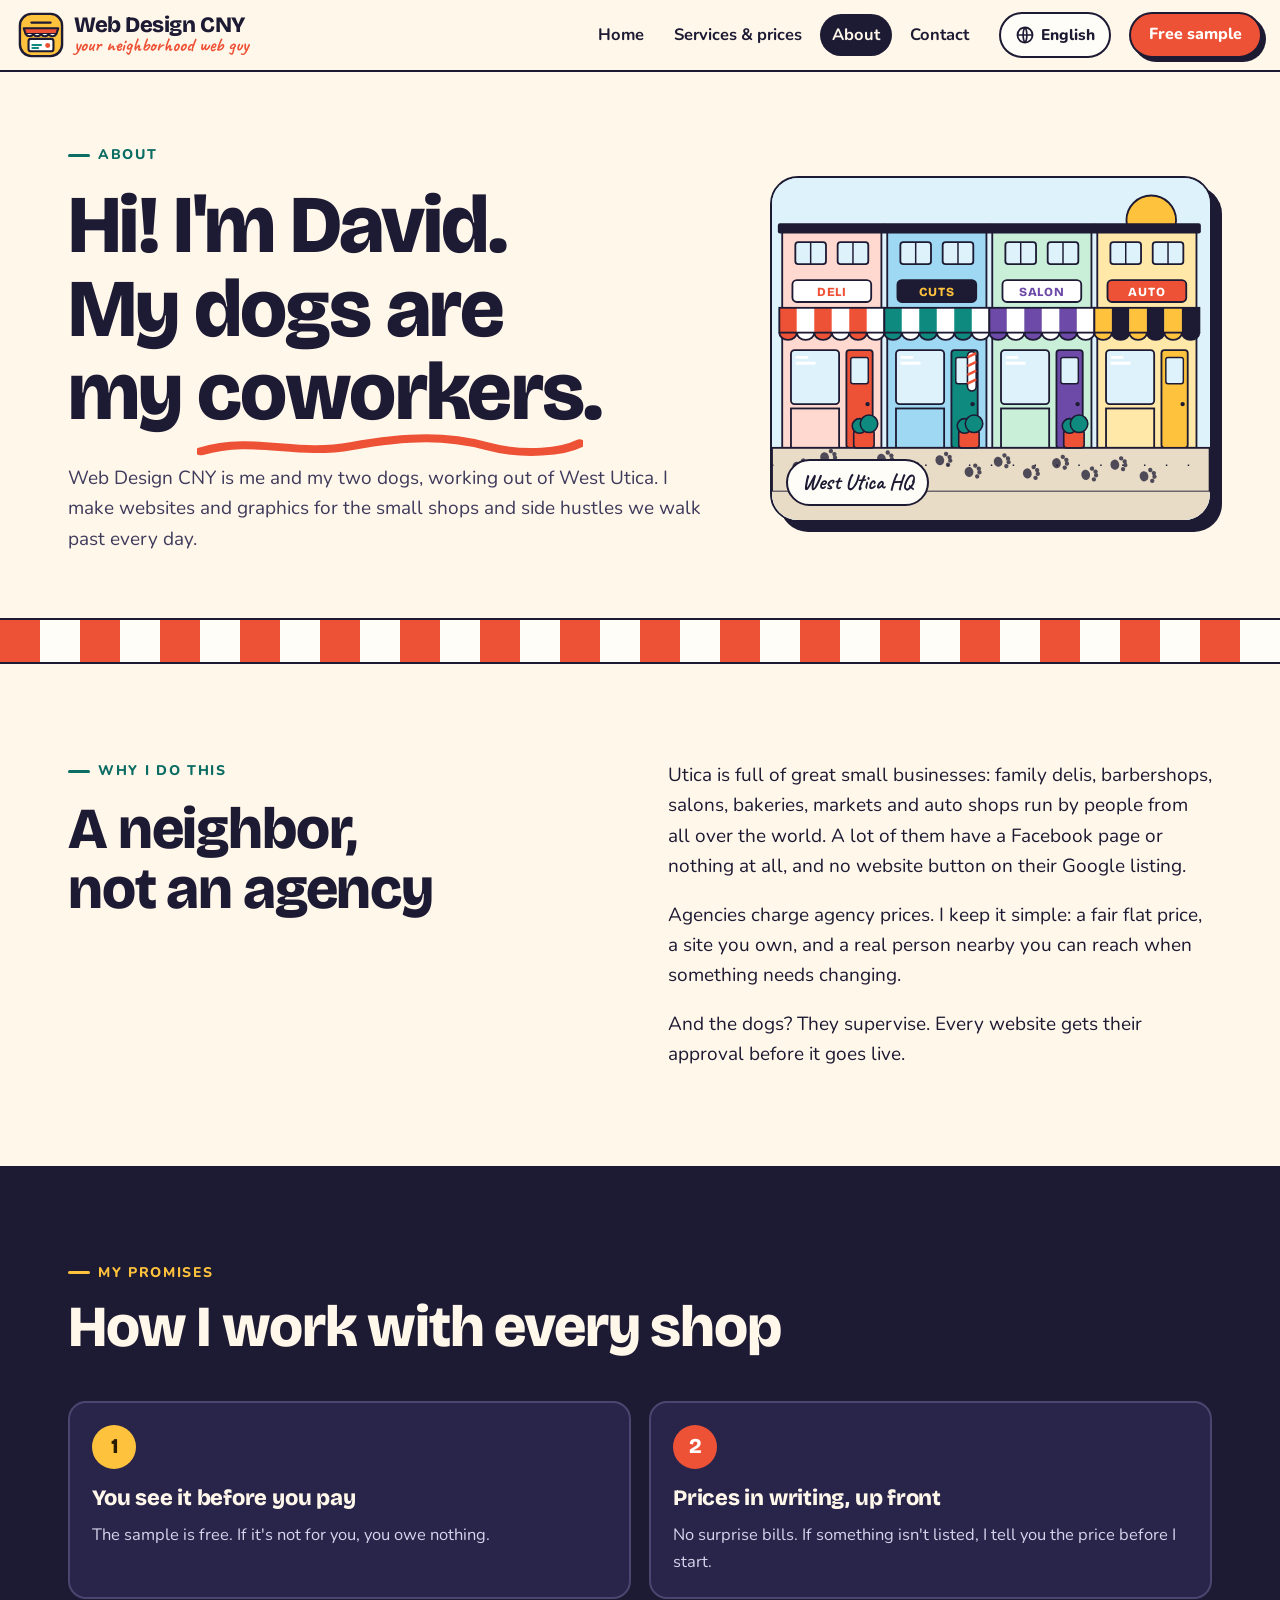
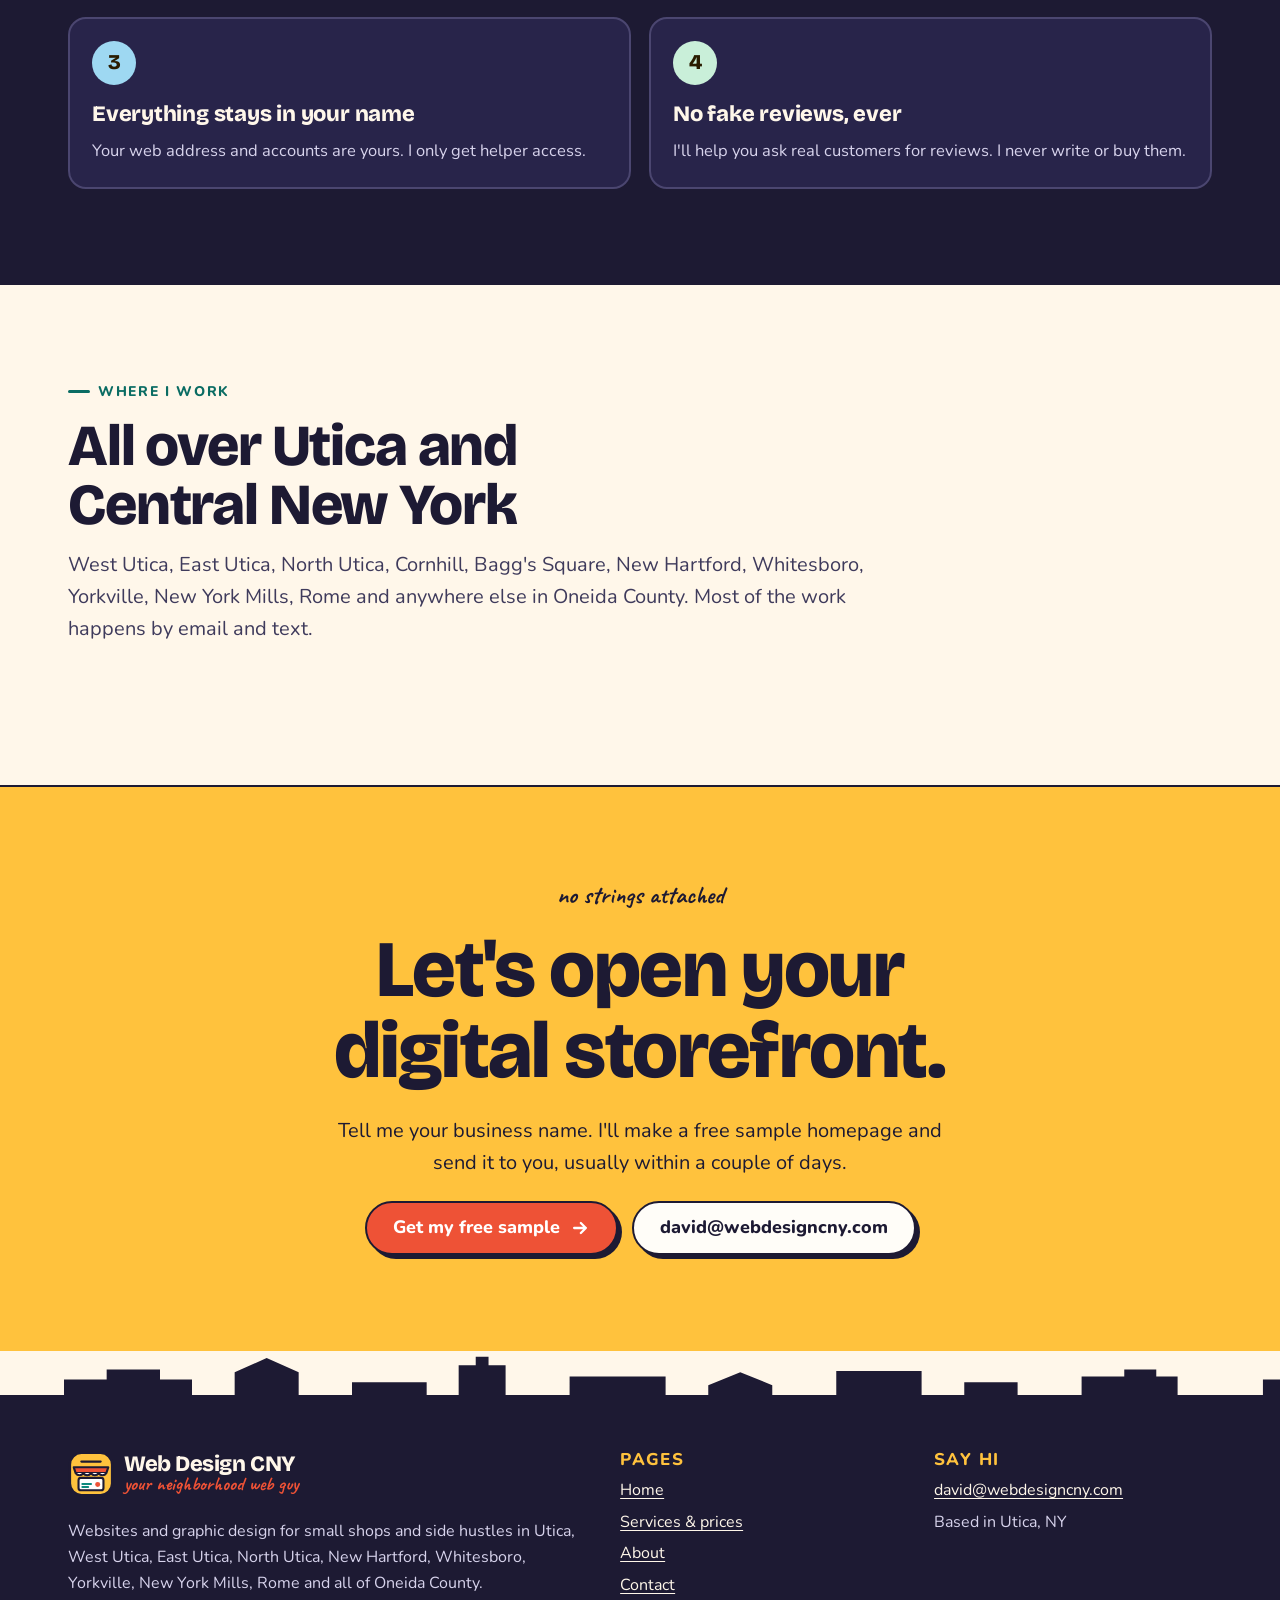
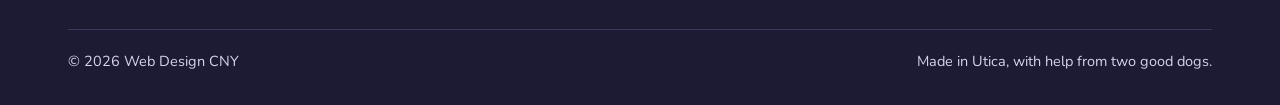
==== commit 72a4a6bd: "Lead with the slogan: Your website is your digital storefront Co-Authored-By: Claude Opus 5.5 <norep" ====
--- a/about.html
+++ b/about.html
@@ -93,7 +93,7 @@
   <section class="bigcta band-sun edge-top">
     <div class="wrap reveal">
       <span class="hand" style="color:var(--ink)" data-i18n="cta.hand">no strings attached</span>
-      <h2 data-i18n="cta.h">Let's get your shop online.</h2>
+      <h2 data-i18n="cta.h">Let's open your digital storefront.</h2>
       <p data-i18n="cta.p">Tell me your business name. I'll make a free sample homepage and send it to you, usually within a couple of days.</p>
       <div class="cta" style="justify-content:center"><a class="btn btn-red" href="contact.html"><span data-i18n="c.cta">Get my free sample</span><svg width="20" height="20" viewBox="0 0 24 24" aria-hidden="true"><path d="M5 12h14M13 6l6 6-6 6" fill="none" stroke="currentColor" stroke-width="2.8" stroke-linecap="round" stroke-linejoin="round"/></svg></a><a class="btn" href="mailto:david@webdesigncny.com?subject=Free%20sample%20for%20my%20business">david@webdesigncny.com</a></div>
     </div>
--- a/assets/style.css
+++ b/assets/style.css
@@ -378,3 +378,32 @@
   .sticker > *{scale:.6}
   .scene{aspect-ratio:1/0.9}
 }
+
+/* hero v3: showcase image, wider on big screens, image right under the headline on phones */
+.hero .wrap{max-width:1360px;grid-template-columns:minmax(0,0.95fr) minmax(0,1.05fr);gap:56px}
+.showcase{aspect-ratio:auto;padding:22px 10px}
+.shot{margin:0;position:relative;border:3px solid var(--ink);border-radius:24px;overflow:hidden;box-shadow:12px 12px 0 var(--tomato);background:var(--ink);transform:rotate(1.2deg)}
+.shot img{display:block;width:100%;height:auto;max-width:100%}
+.shot figcaption{position:absolute;left:12px;bottom:12px;background:var(--paper);color:var(--ink);border:2px solid var(--ink);border-radius:999px;padding:3px 12px;font-size:13px;font-weight:800}
+.showcase .sticker{z-index:3}
+.showcase .sticker > *{scale:.75}
+@media (min-width:1500px){
+  .hero h1{font-size:104px}
+  .hero{padding-block:72px 84px}
+}
+@media (max-width:1040px){
+  .hero .wrap{display:flex;flex-direction:column;align-items:stretch;gap:22px}
+  .hero-copy{display:contents}
+  .hero .hand-note{order:1;align-self:flex-start}
+  .hero h1{order:2}
+  .showcase{order:3;max-width:640px;width:100%;margin-inline:auto;padding:14px 6px 18px}
+  .hero .lede{order:4}
+  .hero .cta{order:5}
+  .hero .assure{order:6}
+}
+@media (max-width:640px){
+  .shot{border-radius:18px;box-shadow:7px 7px 0 var(--tomato);transform:rotate(.8deg)}
+  .shot figcaption{font-size:11.5px;left:8px;bottom:8px;padding:2px 9px}
+  .showcase .sticker > *{scale:.45}
+}
+.top .wrap{max-width:1360px}
